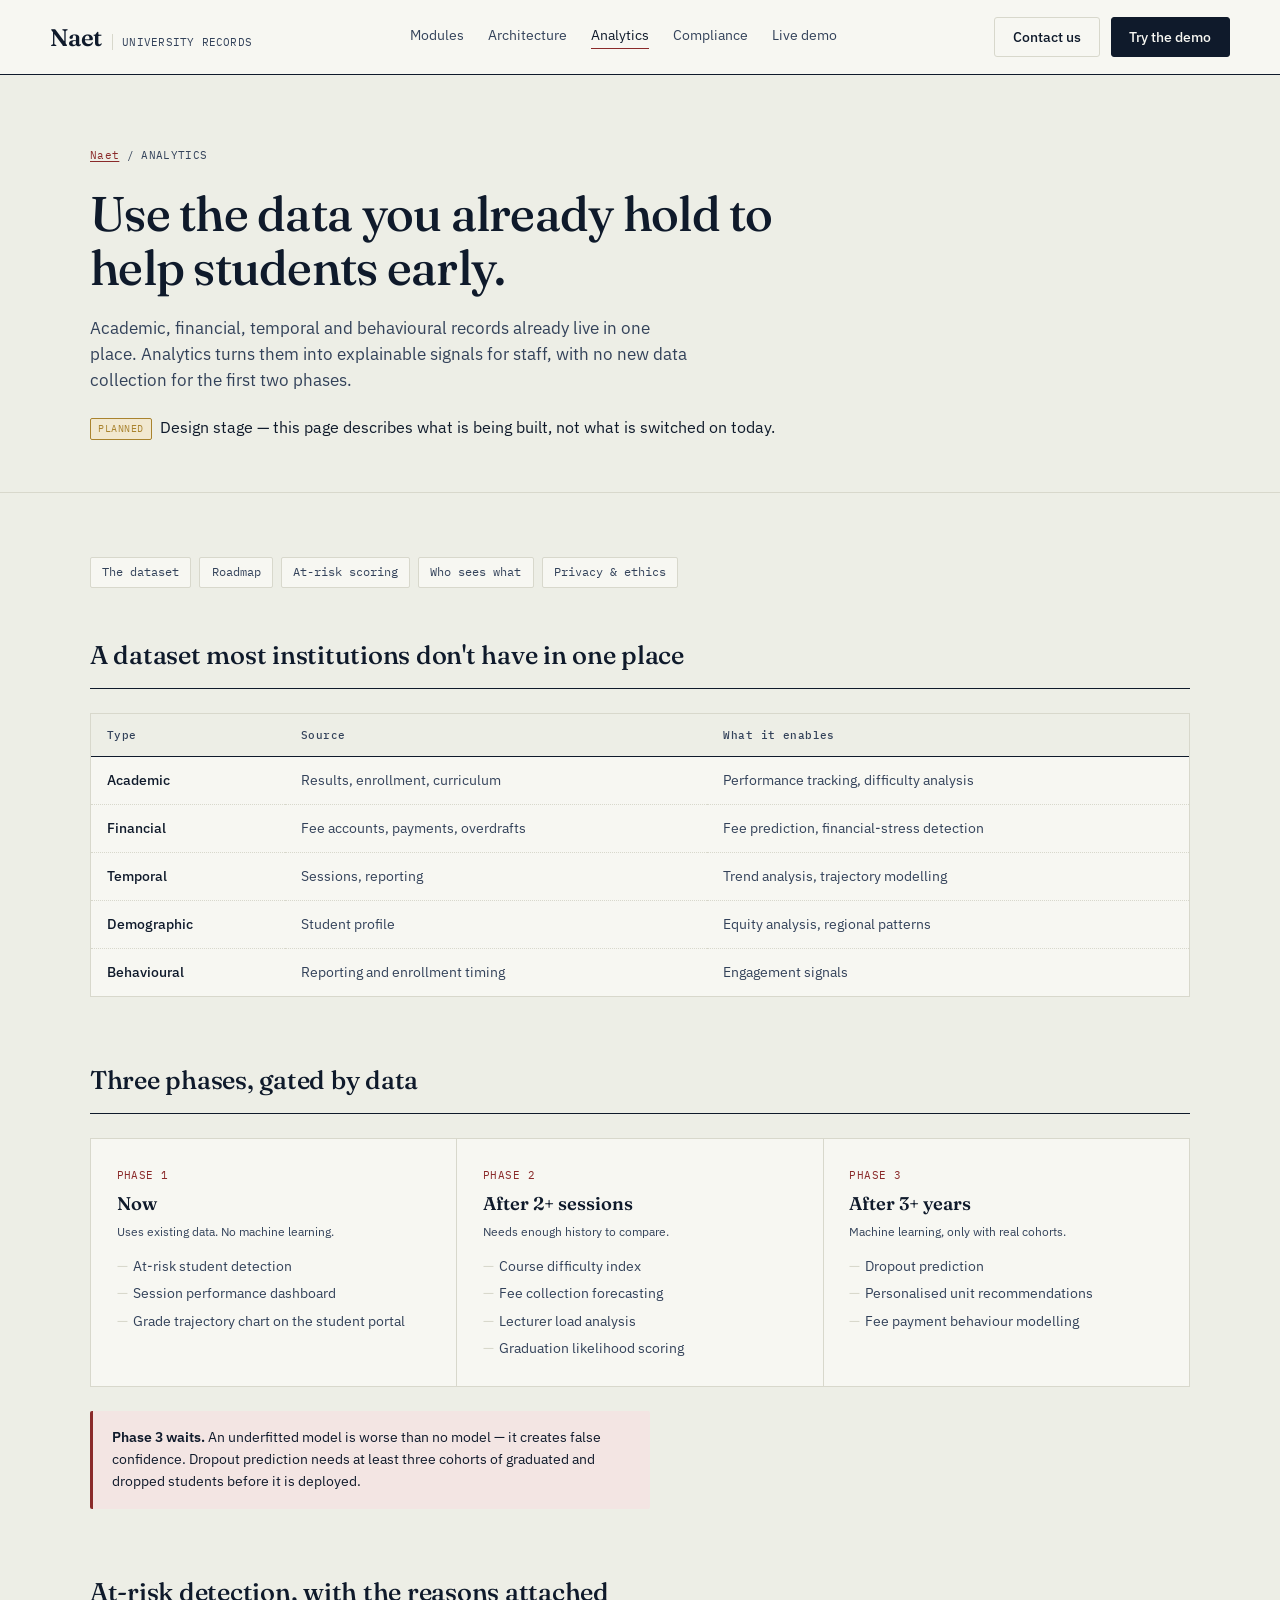
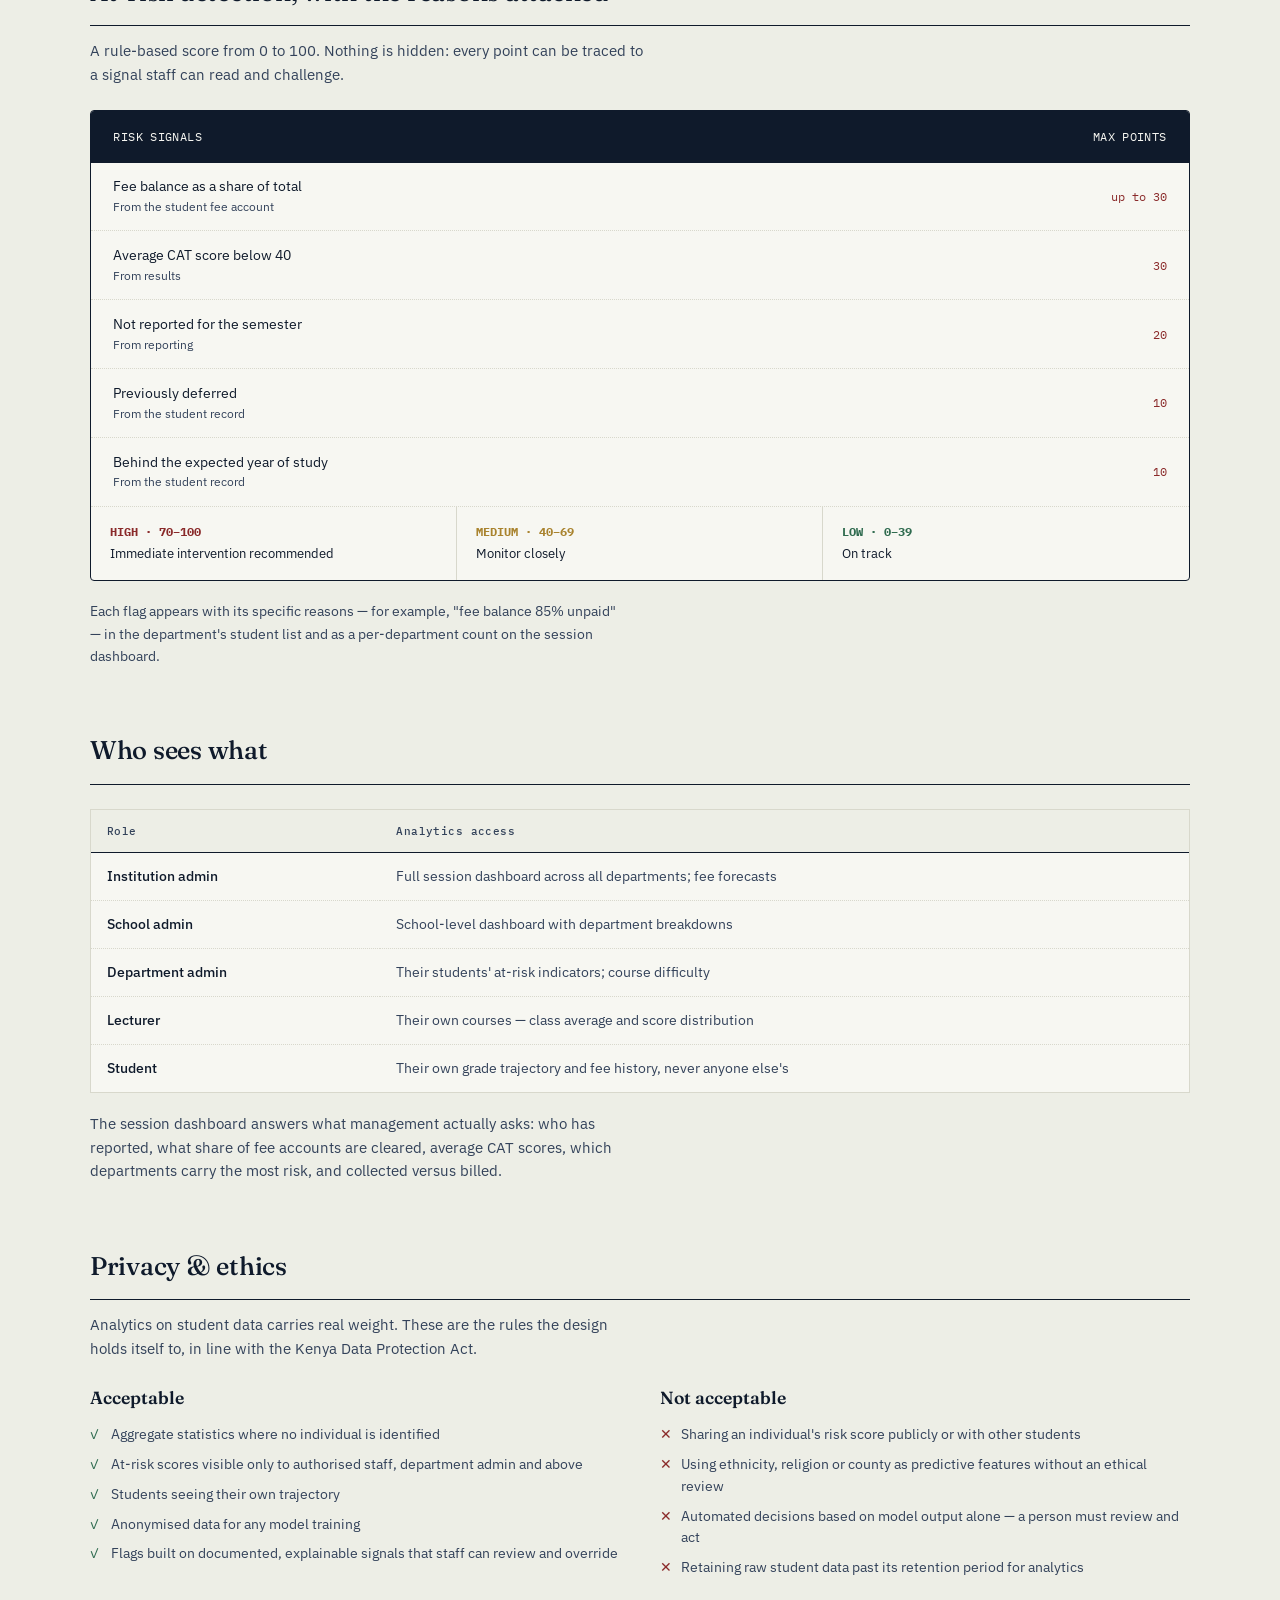
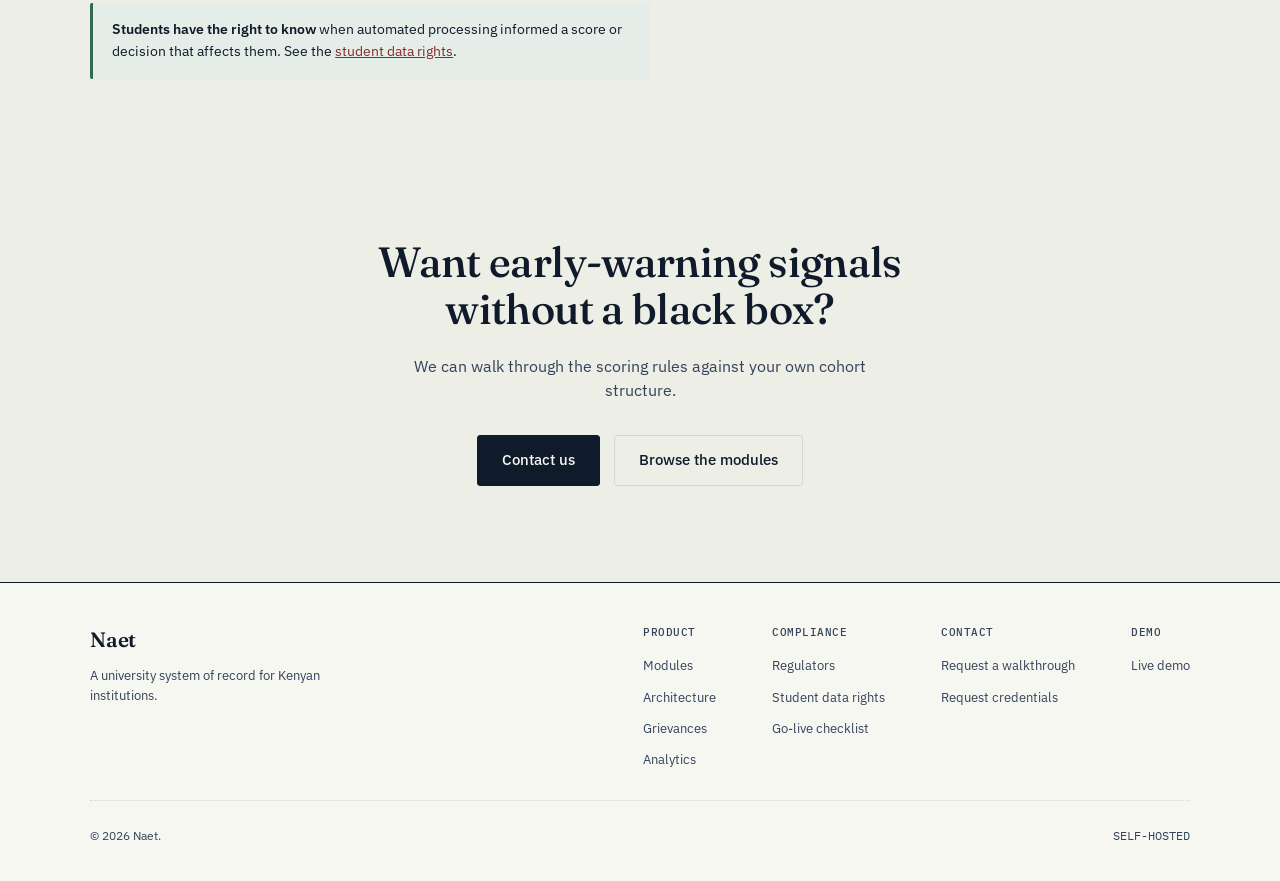
==== analytics.html @ de7b5ba9 "docs: :memo: Better docs Introduced" ====
<!doctype html>
<html lang="en">
  <head>
    <meta charset="UTF-8" />
    <meta name="viewport" content="width=device-width, initial-scale=1.0" />
    <title>Analytics — Naet</title>
    <meta name="description" content="Naet's analytics roadmap: explainable, rule-based at-risk detection first, machine learning only when there is enough data — with privacy and human review built in." />
    <meta name="theme-color" content="#0f1a2b" />
    <link rel="icon" href="data:image/svg+xml,%3Csvg xmlns='http://www.w3.org/2000/svg' viewBox='0 0 32 32'%3E%3Crect width='32' height='32' rx='4' fill='%230f1a2b'/%3E%3Ctext x='16' y='23' font-family='Georgia,serif' font-size='20' font-weight='700' text-anchor='middle' fill='%23e8b75c'%3EN%3C/text%3E%3C/svg%3E" />
    <link rel="preconnect" href="https://fonts.googleapis.com" />
    <link rel="preconnect" href="https://fonts.gstatic.com" crossorigin />
    <link href="https://fonts.googleapis.com/css2?family=Fraunces:opsz,wght@9..144,400;9..144,500;9..144,600&family=IBM+Plex+Sans:wght@400;500;600&family=IBM+Plex+Mono:wght@400;500&display=swap" rel="stylesheet" />
    <link rel="stylesheet" href="styles.css" />
  </head>
  <body>
    <a class="skip-link" href="#main">Skip to content</a>

    <header class="letterhead">
      <div class="wrap letterhead__row">
        <a href="index.html" class="mark" aria-label="Naet home"><span class="mark__word">Naet</span><span class="mark__sub">UNIVERSITY RECORDS</span></a>
        <nav class="primary" aria-label="Primary">
          <a href="modules.html">Modules</a>
          <a href="index.html#architecture">Architecture</a>
          <a href="analytics.html">Analytics</a>
          <a href="compliance.html">Compliance</a>
          <a href="index.html#demo">Live demo</a>
        </nav>
        <div class="letterhead__cta">
          <a href="#contact" class="btn btn--ghost">Contact us</a>
          <a href="index.html#demo" class="btn btn--dark">Try the demo</a>
          <button class="menu-toggle" type="button" aria-expanded="false" aria-controls="mobile-nav">Menu</button>
        </div>
      </div>
      <div class="wrap mobile-nav" id="mobile-nav" data-open="false">
        <ul>
          <li><a href="modules.html">Modules</a></li>
          <li><a href="index.html#architecture">Architecture</a></li>
          <li><a href="analytics.html">Analytics</a></li>
          <li><a href="compliance.html">Compliance</a></li>
          <li><a href="index.html#demo">Live demo</a></li>
        </ul>
        <div class="mobile-cta">
          <a href="#contact" class="btn btn--ghost">Contact us</a>
          <a href="index.html#demo" class="btn btn--dark">Try the demo</a>
        </div>
      </div>
    </header>

    <main id="main">
      <section class="page-head">
        <div class="wrap">
          <div class="crumbs"><a href="index.html">Naet</a> / ANALYTICS</div>
          <h1>Use the data you already hold to help students early.</h1>
          <p class="lede">Academic, financial, temporal and behavioural records already live in one place. Analytics turns them into explainable signals for staff, with no new data collection for the first two phases.</p>
          <p style="margin-top: 1.4rem"><span class="badge badge--planned">PLANNED</span>&nbsp; Design stage — this page describes what is being built, not what is switched on today.</p>
        </div>
      </section>

      <section class="page-body">
        <div class="wrap">
          <nav class="toc" aria-label="On this page">
            <a href="#dataset">The dataset</a>
            <a href="#roadmap">Roadmap</a>
            <a href="#at-risk">At-risk scoring</a>
            <a href="#roles">Who sees what</a>
            <a href="#ethics">Privacy &amp; ethics</a>
          </nav>

          <div class="group" id="dataset">
            <h2>A dataset most institutions don't have in one place</h2>
            <div class="table-wrap">
              <table class="data">
                <thead><tr><th>Type</th><th>Source</th><th>What it enables</th></tr></thead>
                <tbody>
                  <tr><td>Academic</td><td>Results, enrollment, curriculum</td><td>Performance tracking, difficulty analysis</td></tr>
                  <tr><td>Financial</td><td>Fee accounts, payments, overdrafts</td><td>Fee prediction, financial-stress detection</td></tr>
                  <tr><td>Temporal</td><td>Sessions, reporting</td><td>Trend analysis, trajectory modelling</td></tr>
                  <tr><td>Demographic</td><td>Student profile</td><td>Equity analysis, regional patterns</td></tr>
                  <tr><td>Behavioural</td><td>Reporting and enrollment timing</td><td>Engagement signals</td></tr>
                </tbody>
              </table>
            </div>
          </div>

          <div class="group" id="roadmap">
            <h2>Three phases, gated by data</h2>
            <div class="roadmap">
              <div class="phase">
                <div class="phase__tag">PHASE 1</div>
                <h3>Now</h3>
                <div class="when">Uses existing data. No machine learning.</div>
                <ul><li>At-risk student detection</li><li>Session performance dashboard</li><li>Grade trajectory chart on the student portal</li></ul>
              </div>
              <div class="phase">
                <div class="phase__tag">PHASE 2</div>
                <h3>After 2+ sessions</h3>
                <div class="when">Needs enough history to compare.</div>
                <ul><li>Course difficulty index</li><li>Fee collection forecasting</li><li>Lecturer load analysis</li><li>Graduation likelihood scoring</li></ul>
              </div>
              <div class="phase">
                <div class="phase__tag">PHASE 3</div>
                <h3>After 3+ years</h3>
                <div class="when">Machine learning, only with real cohorts.</div>
                <ul><li>Dropout prediction</li><li>Personalised unit recommendations</li><li>Fee payment behaviour modelling</li></ul>
              </div>
            </div>
            <div class="callout">
              <strong>Phase 3 waits.</strong> An underfitted model is worse than no model — it creates false confidence. Dropout prediction needs at least three cohorts of graduated and dropped students before it is deployed.
            </div>
          </div>

          <div class="group" id="at-risk">
            <h2>At-risk detection, with the reasons attached</h2>
            <p class="group__intro">A rule-based score from 0 to 100. Nothing is hidden: every point can be traced to a signal staff can read and challenge.</p>
            <div class="risk">
              <div class="risk__head"><span>RISK SIGNALS</span><span>MAX POINTS</span></div>
              <div class="risk__row"><div>Fee balance as a share of total<small>From the student fee account</small></div><div class="pts">up to 30</div></div>
              <div class="risk__row"><div>Average CAT score below 40<small>From results</small></div><div class="pts">30</div></div>
              <div class="risk__row"><div>Not reported for the semester<small>From reporting</small></div><div class="pts">20</div></div>
              <div class="risk__row"><div>Previously deferred<small>From the student record</small></div><div class="pts">10</div></div>
              <div class="risk__row"><div>Behind the expected year of study<small>From the student record</small></div><div class="pts">10</div></div>
              <div class="risk__bands">
                <div class="risk__band risk__band--hi"><strong>HIGH · 70–100</strong>Immediate intervention recommended</div>
                <div class="risk__band risk__band--mid"><strong>MEDIUM · 40–69</strong>Monitor closely</div>
                <div class="risk__band risk__band--lo"><strong>LOW · 0–39</strong>On track</div>
              </div>
            </div>
            <p style="margin-top: 1.2rem; font-size: 0.9rem; color: var(--ink-soft); max-width: 66ch">
              Each flag appears with its specific reasons — for example, "fee balance 85% unpaid" — in the department's student list and as a per-department count on the session dashboard.
            </p>
          </div>

          <div class="group" id="roles">
            <h2>Who sees what</h2>
            <div class="table-wrap">
              <table class="data">
                <thead><tr><th>Role</th><th>Analytics access</th></tr></thead>
                <tbody>
                  <tr><td>Institution admin</td><td>Full session dashboard across all departments; fee forecasts</td></tr>
                  <tr><td>School admin</td><td>School-level dashboard with department breakdowns</td></tr>
                  <tr><td>Department admin</td><td>Their students' at-risk indicators; course difficulty</td></tr>
                  <tr><td>Lecturer</td><td>Their own courses — class average and score distribution</td></tr>
                  <tr><td>Student</td><td>Their own grade trajectory and fee history, never anyone else's</td></tr>
                </tbody>
              </table>
            </div>
            <p class="group__intro" style="margin-top: 1.2rem">The session dashboard answers what management actually asks: who has reported, what share of fee accounts are cleared, average CAT scores, which departments carry the most risk, and collected versus billed.</p>
          </div>

          <div class="group" id="ethics">
            <h2>Privacy &amp; ethics</h2>
            <p class="group__intro">Analytics on student data carries real weight. These are the rules the design holds itself to, in line with the Kenya Data Protection Act.</p>
            <div class="two-col">
              <div class="yes">
                <h3>Acceptable</h3>
                <ul>
                  <li>Aggregate statistics where no individual is identified</li>
                  <li>At-risk scores visible only to authorised staff, department admin and above</li>
                  <li>Students seeing their own trajectory</li>
                  <li>Anonymised data for any model training</li>
                  <li>Flags built on documented, explainable signals that staff can review and override</li>
                </ul>
              </div>
              <div class="no">
                <h3>Not acceptable</h3>
                <ul>
                  <li>Sharing an individual's risk score publicly or with other students</li>
                  <li>Using ethnicity, religion or county as predictive features without an ethical review</li>
                  <li>Automated decisions based on model output alone — a person must review and act</li>
                  <li>Retaining raw student data past its retention period for analytics</li>
                </ul>
              </div>
            </div>
            <div class="callout callout--ok" style="margin-top: 1.5rem">
              <strong>Students have the right to know</strong> when automated processing informed a score or decision that affects them. See the <a href="compliance.html#data-rights" style="color: var(--stamp)">student data rights</a>.
            </div>
          </div>
        </div>
      </section>

      <section class="closing" style="padding-top: 1rem">
        <div class="wrap">
          <h2>Want early-warning signals without a black box?</h2>
          <p>We can walk through the scoring rules against your own cohort structure.</p>
          <div class="closing__ctas">
            <a href="#contact" class="btn btn--dark btn--large">Contact us</a>
            <a href="modules.html" class="btn btn--ghost btn--large">Browse the modules</a>
          </div>
        </div>
      </section>
    </main>

    <footer>
      <div class="wrap">
        <div class="footer__top">
          <div class="footer__brand"><span class="mark__word">Naet</span><p>A university system of record for Kenyan institutions.</p></div>
          <div class="footer__cols">
            <div class="footer__col"><h4>PRODUCT</h4><ul>
              <li><a href="modules.html">Modules</a></li><li><a href="index.html#architecture">Architecture</a></li><li><a href="index.html#mechanism">Grievances</a></li><li><a href="analytics.html">Analytics</a></li></ul></div>
            <div class="footer__col"><h4>COMPLIANCE</h4><ul>
              <li><a href="compliance.html">Regulators</a></li><li><a href="compliance.html#data-rights">Student data rights</a></li><li><a href="compliance.html#checklist">Go-live checklist</a></li></ul></div>
            <div class="footer__col"><h4>CONTACT</h4><ul>
              <li><a href="#contact">Request a walkthrough</a></li><li><a href="#contact" data-contact-topic="Demo credentials">Request credentials</a></li></ul></div>
            <div class="footer__col"><h4>DEMO</h4><ul><li><a href="index.html#demo">Live demo</a></li></ul></div>
          </div>
        </div>
        <div class="footer__bottom"><div>© 2026 Naet.</div><div class="licence-line">SELF-HOSTED</div></div>
      </div>
    </footer>

    <script src="site-config.js"></script>
    <script src="site.js"></script>
  </body>
</html>
---- styles.css ----
/* ============================================================
   NAET — shared stylesheet (used by every page)
   ============================================================ */
:root {
  --ink: #0f1a2b;
  --ink-soft: #33425a;
  --paper: #edeee6;
  --paper-white: #f7f7f2;
  --line: #d8d8cc;
  --stamp: #8a2a2a;
  --stamp-soft: #f3e5e3;
  --verified: #2f6b4f;
  --verified-soft: #e4ede7;
  --brass: #a9832e;
  --brass-soft: #f1e8d0;
  --serif: "Fraunces", serif;
  --sans: "IBM Plex Sans", sans-serif;
  --mono: "IBM Plex Mono", monospace;
}

* { margin: 0; padding: 0; box-sizing: border-box; }
html { scroll-behavior: smooth; scroll-padding-top: 5rem; }
@media (prefers-reduced-motion: reduce) {
  html { scroll-behavior: auto; }
  * { animation: none !important; transition: none !important; }
}
body {
  font-family: var(--sans);
  color: var(--ink);
  background: var(--paper);
  line-height: 1.55;
  -webkit-font-smoothing: antialiased;
}
a { color: inherit; }
code { font-family: var(--mono); font-size: 0.86em; background: var(--stamp-soft); color: var(--stamp); padding: 0.1rem 0.35rem; border-radius: 2px; }
.wrap { max-width: 1180px; margin: 0 auto; padding: 0 2.5rem; }
@media (max-width: 480px) { .wrap { padding: 0 1.4rem; } }

.skip-link { position: absolute; left: -9999px; top: 0; background: var(--ink); color: var(--paper-white); padding: 0.7rem 1.1rem; font-size: 0.85rem; z-index: 100; border-radius: 0 0 3px 0; }
.skip-link:focus { left: 0; }
a:focus-visible, button:focus-visible, summary:focus-visible { outline: 2px solid var(--stamp); outline-offset: 3px; border-radius: 2px; }
.sr-only { position: absolute; width: 1px; height: 1px; padding: 0; margin: -1px; overflow: hidden; clip: rect(0,0,0,0); white-space: nowrap; border: 0; }

/* ---------- Buttons ---------- */
.btn { font-family: var(--sans); font-size: 0.85rem; font-weight: 500; padding: 0.55rem 1.1rem; border-radius: 3px; border: 1px solid var(--ink); cursor: pointer; text-decoration: none; display: inline-block; transition: background 0.15s, border-color 0.15s, color 0.15s; white-space: nowrap; }
.btn--dark { background: var(--ink); color: var(--paper-white); }
.btn--dark:hover { background: #1c2c47; }
.btn--ghost { background: transparent; color: var(--ink); border-color: var(--line); }
.btn--ghost:hover { border-color: var(--ink); }
.btn--large { font-size: 0.95rem; padding: 0.8rem 1.5rem; }
.btn--brass { background: #e8b75c; color: var(--ink); border-color: #e8b75c; font-weight: 600; }
.btn--brass:hover { background: #f0c679; border-color: #f0c679; }
.btn--outline-light { background: transparent; color: var(--paper-white); border-color: #4a5a76; }
.btn--outline-light:hover { border-color: var(--paper-white); }

/* ---------- Letterhead nav ---------- */
.letterhead { border-bottom: 1px solid var(--ink); background: var(--paper-white); position: sticky; top: 0; z-index: 50; }
.letterhead__row { display: flex; align-items: center; justify-content: space-between; padding: 1.05rem 0; gap: 1.5rem; }
.mark { display: flex; align-items: baseline; gap: 0.6rem; text-decoration: none; flex-shrink: 0; }
.mark__word { font-family: var(--serif); font-size: 1.5rem; font-weight: 600; letter-spacing: -0.01em; }
.mark__sub { font-family: var(--mono); font-size: 0.66rem; color: var(--ink-soft); border-left: 1px solid var(--line); padding-left: 0.6rem; letter-spacing: 0.02em; }
nav.primary { display: flex; gap: 1.5rem; font-size: 0.85rem; }
nav.primary a { text-decoration: none; color: var(--ink-soft); transition: color 0.15s; white-space: nowrap; padding-bottom: 2px; border-bottom: 1px solid transparent; }
nav.primary a:hover { color: var(--ink); }
nav.primary a[aria-current="page"] { color: var(--ink); border-bottom-color: var(--stamp); }
.letterhead__cta { display: flex; gap: 0.7rem; align-items: center; flex-shrink: 0; }
.menu-toggle { display: none; background: transparent; border: 1px solid var(--line); border-radius: 3px; padding: 0.55rem 0.75rem; font-family: var(--mono); font-size: 0.72rem; letter-spacing: 0.05em; cursor: pointer; color: var(--ink); }
.menu-toggle:hover { border-color: var(--ink); background: var(--paper); }
.menu-toggle[aria-expanded="true"] { background: var(--ink); color: var(--paper-white); border-color: var(--ink); }
@media (max-width: 1020px) {
  nav.primary { display: none; }
  .letterhead__cta .btn--ghost { display: none; }
  .menu-toggle { display: block; }
}
@media (max-width: 560px) {
  .letterhead__cta .btn--dark { display: none; }
  .mark__sub { display: none; }
}
.mobile-nav { display: none; border-top: 1px solid var(--line); background: var(--paper-white); padding: 0.6rem 0 1.2rem; }
.mobile-nav[data-open="true"] { display: block; }
.mobile-nav ul { list-style: none; display: flex; flex-direction: column; gap: 0.15rem; margin-bottom: 0.9rem; }
.mobile-nav a { display: flex; align-items: center; justify-content: space-between; text-decoration: none; font-size: 0.95rem; font-weight: 500; padding: 0.85rem 1rem; border-radius: 4px; color: var(--ink); transition: background 0.15s; }
.mobile-nav a::after { content: "→"; font-family: var(--mono); font-size: 0.8rem; color: var(--line); }
.mobile-nav a:hover { background: var(--paper); }
.mobile-nav a:hover::after { color: var(--stamp); }
.mobile-nav .mobile-cta { margin-top: 0.9rem; padding-top: 1rem; border-top: 1px dotted var(--line); display: flex; flex-direction: column; gap: 0.55rem; }
.mobile-nav .mobile-cta .btn { display: block; text-align: center; padding: 0.85rem 1.2rem; font-size: 0.9rem; }
.mobile-nav .mobile-cta .btn::after { content: none; }
@media (min-width: 1021px) { .mobile-nav { display: none !important; } }

/* ---------- Section headings ---------- */
.eyebrow { font-family: var(--mono); font-size: 0.73rem; color: var(--stamp); margin-bottom: 1rem; letter-spacing: 0.03em; }
.section-head { max-width: 720px; margin-bottom: 3rem; }
.section-head h2 { font-family: var(--serif); font-size: clamp(1.9rem, 3vw, 2.5rem); font-weight: 500; letter-spacing: -0.01em; line-height: 1.15; }
.section-head p { margin-top: 0.9rem; color: var(--ink-soft); font-size: 1.01rem; max-width: 62ch; }

/* ---------- Page header (inner pages) ---------- */
.page-head { padding: 4.5rem 0 3.2rem; border-bottom: 1px solid var(--line); }
.page-head h1 { font-family: var(--serif); font-size: clamp(2.1rem, 3.8vw, 3.1rem); font-weight: 500; line-height: 1.1; letter-spacing: -0.015em; max-width: 22ch; }
.page-head p.lede { margin-top: 1.3rem; font-size: 1.05rem; color: var(--ink-soft); max-width: 60ch; }
.page-head .crumbs { font-family: var(--mono); font-size: 0.7rem; color: var(--ink-soft); margin-bottom: 1.4rem; letter-spacing: 0.03em; }
.page-head .crumbs a { color: var(--stamp); text-underline-offset: 2px; }

/* ---------- Hero ---------- */
.hero { padding: 5.5rem 0 4.5rem; }
.hero__grid { display: grid; grid-template-columns: 1.1fr 0.9fr; gap: 4rem; align-items: center; }
.hero__eyebrow { font-family: var(--mono); font-size: 0.73rem; color: var(--stamp); margin-bottom: 1.1rem; }
.hero h1 { font-family: var(--serif); font-size: clamp(2.3rem, 4.1vw, 3.5rem); font-weight: 500; line-height: 1.08; letter-spacing: -0.015em; max-width: 17ch; }
.hero p.lede { margin-top: 1.5rem; font-size: 1.07rem; color: var(--ink-soft); max-width: 48ch; }
.hero p.lede strong { color: var(--ink); font-weight: 500; }
.hero__ctas { margin-top: 2.2rem; display: flex; gap: 0.9rem; flex-wrap: wrap; }
.hero__note { margin-top: 1.5rem; font-size: 0.8rem; color: var(--ink-soft); display: flex; gap: 0.5rem; max-width: 44ch; }
.hero__note .tick { color: var(--verified); font-weight: 600; }
.transcript { background: var(--paper-white); border: 1px solid var(--ink); border-radius: 4px; padding: 1.6rem 1.7rem; box-shadow: 6px 6px 0 var(--ink); }
.transcript__head { display: flex; justify-content: space-between; align-items: baseline; border-bottom: 1px solid var(--line); padding-bottom: 0.8rem; margin-bottom: 0.9rem; gap: 1rem; }
.transcript__head h3 { font-family: var(--serif); font-size: 1.05rem; font-weight: 600; }
.transcript__id { font-family: var(--mono); font-size: 0.68rem; color: var(--ink-soft); text-align: right; }
.t-row { display: grid; grid-template-columns: 3.2rem 1fr auto auto; gap: 0.7rem; padding: 0.5rem 0; border-bottom: 1px dotted var(--line); font-size: 0.82rem; align-items: center; }
.t-row .code { font-family: var(--mono); color: var(--ink-soft); font-size: 0.78rem; }
.t-row .credits { color: var(--ink-soft); font-size: 0.76rem; }
.t-row .grade { font-family: var(--mono); font-weight: 500; width: 1.6rem; text-align: center; }
.grade.a { color: var(--verified); }
.grade.b { color: var(--brass); }
.transcript__seal { margin-top: 1.2rem; display: flex; align-items: center; gap: 0.6rem; padding-top: 1rem; border-top: 1px solid var(--ink); }
.seal-dot { width: 30px; height: 30px; border-radius: 50%; border: 1.5px solid var(--verified); color: var(--verified); display: flex; align-items: center; justify-content: center; font-size: 0.9rem; flex-shrink: 0; }
.transcript__seal small { font-size: 0.72rem; color: var(--ink-soft); line-height: 1.35; }
@media (max-width: 900px) {
  .hero { padding-top: 3.5rem; }
  .hero__grid { grid-template-columns: 1fr; gap: 3rem; }
  .hero h1 { max-width: 22ch; }
}
@media (max-width: 480px) {
  .hero { padding: 3rem 0 3.5rem; }
  .transcript { padding: 1.3rem 1.2rem; box-shadow: 4px 4px 0 var(--ink); }
}

/* ---------- Stats strip ---------- */
.stats { background: var(--ink); color: var(--paper-white); }
.stats__row { display: grid; grid-template-columns: repeat(4, 1fr); }
.stat { padding: 1.9rem 1.5rem; border-left: 1px solid #23324a; }
.stat:first-child { border-left: none; padding-left: 0; }
.stat__num { font-family: var(--serif); font-size: 2.2rem; font-weight: 500; color: #e8b75c; line-height: 1; }
.stat__label { margin-top: 0.5rem; font-size: 0.82rem; color: #b9c2d2; max-width: 24ch; }
@media (max-width: 760px) {
  .stats__row { grid-template-columns: 1fr 1fr; }
  .stat { border-left: none; border-top: 1px solid #23324a; padding: 1.4rem 0.5rem 1.4rem 0; }
  .stat:nth-child(-n+2) { border-top: none; }
}

/* ---------- Context band ---------- */
.context { background: var(--paper-white); border-top: 1px solid var(--line); border-bottom: 1px solid var(--line); padding: 2.6rem 0; }
.context__row { display: grid; grid-template-columns: repeat(3, 1fr); gap: 2.5rem; }
.context__row p { font-size: 0.93rem; color: var(--ink-soft); }
.context__row p strong { display: block; font-family: var(--serif); font-size: 1.28rem; font-weight: 500; color: var(--ink); margin-bottom: 0.3rem; }
@media (max-width: 760px) { .context__row { grid-template-columns: 1fr; gap: 1.6rem; } }

/* ---------- Registry / ledger ---------- */
.registry { padding: 5rem 0 4rem; }
.ledger { border-top: 1px solid var(--ink); }
.ledger__item { display: grid; grid-template-columns: 7rem 1fr 1.3fr; gap: 2.2rem; padding: 2rem 0; border-bottom: 1px solid var(--line); align-items: start; }
.ledger__code { font-family: var(--mono); font-size: 0.8rem; color: var(--stamp); padding-top: 0.2rem; letter-spacing: 0.04em; }
.ledger__title { font-family: var(--serif); font-size: 1.26rem; font-weight: 500; }
.ledger__detail p { color: var(--ink-soft); font-size: 0.93rem; }
.ledger__detail ul { margin-top: 0.7rem; list-style: none; display: flex; flex-direction: column; gap: 0.35rem; }
.ledger__detail li { font-size: 0.83rem; color: var(--ink-soft); padding-left: 1rem; position: relative; }
.ledger__detail li::before { content: "—"; position: absolute; left: 0; color: var(--line); }
.registry__more { margin-top: 2rem; display: flex; align-items: center; gap: 1.2rem; flex-wrap: wrap; font-size: 0.9rem; color: var(--ink-soft); }
@media (max-width: 820px) { .ledger__item { grid-template-columns: 1fr; gap: 0.6rem; padding: 1.7rem 0; } }

/* ---------- Status badges ---------- */
.badge { display: inline-block; font-family: var(--mono); font-size: 0.64rem; letter-spacing: 0.05em; padding: 0.14rem 0.45rem; border-radius: 2px; border: 1px solid; vertical-align: middle; white-space: nowrap; }
.badge--live { color: var(--verified); border-color: var(--verified); background: var(--verified-soft); }
.badge--planned { color: var(--brass); border-color: var(--brass); background: var(--brass-soft); }
.badge--future { color: var(--ink-soft); border-color: var(--line); background: var(--paper); }

/* ---------- Lifecycle (student journey) ---------- */
.journey { padding: 5rem 0; background: var(--paper-white); border-top: 1px solid var(--line); border-bottom: 1px solid var(--line); }
.journey__track { list-style: none; display: grid; grid-template-columns: repeat(6, 1fr); gap: 0; counter-reset: step; border-top: 1px solid var(--ink); }
.journey__step { padding: 1.5rem 1.1rem 0.5rem 0; position: relative; counter-increment: step; }
.journey__step::before { content: "0" counter(step); font-family: var(--mono); font-size: 0.7rem; color: var(--stamp); display: block; margin-bottom: 0.6rem; }
.journey__step h3 { font-family: var(--serif); font-size: 1.02rem; font-weight: 600; margin-bottom: 0.35rem; }
.journey__step p { font-size: 0.82rem; color: var(--ink-soft); }
@media (max-width: 960px) { .journey__track { grid-template-columns: 1fr 1fr; row-gap: 1rem; } }
@media (max-width: 520px) { .journey__track { grid-template-columns: 1fr; } }

/* ---------- Architecture ---------- */
.architecture { padding: 5rem 0; border-top: 1px solid var(--line); }
.arch-grid { display: grid; grid-template-columns: 1fr 1fr; gap: 2.5rem; align-items: start; }
.arch-card { border: 1px solid var(--ink); border-radius: 4px; background: var(--paper-white); overflow: hidden; }
.arch-card__head { border-bottom: 1px solid var(--line); padding: 1rem 1.3rem; display: flex; align-items: center; gap: 0.7rem; }
.arch-card__head .tag { font-family: var(--mono); font-size: 0.66rem; letter-spacing: 0.05em; color: var(--stamp); border: 1px solid var(--stamp); border-radius: 2px; padding: 0.12rem 0.4rem; flex-shrink: 0; }
.arch-card__head h3 { font-family: var(--serif); font-size: 1.05rem; font-weight: 600; }
.arch-card__body { padding: 1.3rem 1.3rem 1.5rem; }
.arch-card__body p { color: var(--ink-soft); font-size: 0.92rem; }
.arch-card__body p + p { margin-top: 0.9rem; }
.event-flow { margin-top: 1.2rem; background: var(--ink); border-radius: 3px; padding: 1rem 1.15rem; font-family: var(--mono); font-size: 0.72rem; line-height: 1.7; color: #dde3ec; overflow-x: auto; }
.event-flow .comment { color: #7e8ca3; }
.event-flow .evt { color: #e8b75c; }
.event-flow .arrow { color: #4a5a76; }
.plugin-list { margin-top: 1.2rem; list-style: none; display: flex; flex-wrap: wrap; gap: 0.45rem; }
.plugin-list li { font-family: var(--mono); font-size: 0.7rem; color: var(--ink-soft); border: 1px solid var(--line); border-radius: 2px; padding: 0.25rem 0.55rem; background: var(--paper); }
.plugin-list li::before { content: "· "; color: var(--brass); }
.arch-card__foot { padding: 1.1rem 1.3rem 1.4rem; border-top: 1px dotted var(--line); font-size: 0.82rem; color: var(--ink-soft); }
.retry { margin-top: 1.2rem; display: flex; gap: 0.4rem; flex-wrap: wrap; align-items: center; font-family: var(--mono); font-size: 0.68rem; color: var(--ink-soft); }
.retry span { border: 1px solid var(--line); background: var(--paper); border-radius: 2px; padding: 0.2rem 0.45rem; }
.retry span.last { border-color: var(--stamp); color: var(--stamp); }
@media (max-width: 860px) { .arch-grid { grid-template-columns: 1fr; } }

/* ---------- Deployment ---------- */
.opensource { background: var(--paper-white); border-top: 1px solid var(--line); border-bottom: 1px solid var(--line); padding: 5rem 0; }
.opensource__grid { display: grid; grid-template-columns: 1.05fr 0.95fr; gap: 4rem; align-items: start; }
.opensource__label { font-family: var(--mono); font-size: 0.73rem; color: var(--verified); margin-bottom: 1rem; letter-spacing: 0.03em; }
.opensource h2 { font-family: var(--serif); font-size: clamp(1.8rem, 2.9vw, 2.4rem); font-weight: 500; line-height: 1.15; letter-spacing: -0.01em; }
.opensource p.opensource__lede { margin-top: 1.1rem; color: var(--ink-soft); font-size: 0.98rem; max-width: 48ch; }
.opensource__points { list-style: none; margin-top: 2rem; display: flex; flex-direction: column; gap: 1.1rem; }
.opensource__points li { display: grid; grid-template-columns: auto 1fr; gap: 0.9rem; align-items: start; }
.opensource__points .glyph { font-family: var(--serif); color: var(--brass); font-size: 1.15rem; line-height: 1.4; width: 1.2rem; text-align: center; }
.opensource__points strong { display: block; font-weight: 600; font-size: 0.94rem; margin-bottom: 0.15rem; }
.opensource__points span span { font-size: 0.87rem; color: var(--ink-soft); line-height: 1.5; }
.licence-card { border: 1px solid var(--ink); border-radius: 4px; background: var(--paper); overflow: hidden; }
.licence-card__head { background: var(--ink); color: var(--paper-white); padding: 1rem 1.4rem; }
.licence-card__head h3 { font-family: var(--mono); font-size: 0.8rem; font-weight: 500; letter-spacing: 0.03em; }
.licence-card__body { padding: 1.5rem 1.4rem 1.7rem; }
.licence-row { display: grid; grid-template-columns: 8.5rem 1fr; gap: 1rem; padding: 0.75rem 0; border-bottom: 1px dotted var(--line); font-size: 0.85rem; align-items: baseline; }
.licence-row:last-of-type { border-bottom: none; }
.licence-row dt { font-family: var(--mono); font-size: 0.72rem; color: var(--ink-soft); }
@media (max-width: 860px) { .opensource__grid { grid-template-columns: 1fr; gap: 2.8rem; } }

/* ---------- Demo ---------- */
.demo { padding: 5rem 0; }
.demo__card { border: 1px solid var(--ink); border-radius: 4px; background: var(--ink); color: var(--paper-white); padding: 3rem 2.5rem; text-align: center; position: relative; overflow: hidden; }
.demo__card::before { content: ""; position: absolute; inset: 0; background: radial-gradient(circle at 15% 20%, rgba(232,183,92,0.1), transparent 45%), radial-gradient(circle at 85% 80%, rgba(47,107,79,0.14), transparent 45%); pointer-events: none; }
.demo__card > * { position: relative; }
.demo__card h2 { font-family: var(--serif); font-size: clamp(1.7rem, 2.8vw, 2.3rem); font-weight: 500; letter-spacing: -0.01em; line-height: 1.15; max-width: 22ch; margin: 0 auto 1rem; }
.demo__card p { color: #b9c2d2; font-size: 0.97rem; max-width: 52ch; margin: 0 auto 2rem; }
.demo__actions { display: flex; gap: 0.9rem; justify-content: center; flex-wrap: wrap; }
.demo__roles { list-style: none; display: flex; gap: 0.5rem; justify-content: center; flex-wrap: wrap; margin: 0 auto 2rem; max-width: 60ch; }
.demo__roles li { font-family: var(--mono); font-size: 0.7rem; color: #dde3ec; border: 1px solid #34445f; border-radius: 2px; padding: 0.25rem 0.6rem; }
.demo__note { margin-top: 1.8rem; padding-top: 1.4rem; border-top: 1px solid #23324a; font-size: 0.8rem; color: #7e8ca3; }
.tenant__note { margin: 1.1rem auto 0; font-size: 0.85rem; color: var(--ink); max-width: 60ch; text-align: left; padding: 0.9rem 1.1rem; background: var(--stamp-soft); border-left: 3px solid var(--stamp); border-radius: 2px; }
.tenant__note a { color: var(--stamp); text-decoration: underline; text-underline-offset: 2px; font-weight: 500; }
.demo-creds { margin: 1.8rem auto 0; max-width: 580px; text-align: left; border: 1px solid #23324a; border-radius: 3px; }
.demo-creds__row { display: grid; grid-template-columns: 7.5rem 1fr 1fr; gap: 0.8rem; align-items: center; padding: 0.7rem 1rem; border-bottom: 1px solid #23324a; font-size: 0.85rem; }
.demo-creds__row:last-child { border-bottom: none; }
.demo-creds__row--head { font-family: var(--mono); font-size: 0.66rem; letter-spacing: 0.05em; color: #7e8ca3; }
.demo-creds__role { color: #dde3ec; }
.demo-creds__val { font-family: var(--mono); font-size: 0.76rem; color: #e8b75c; background: rgba(255,255,255,0.06); border: 1px solid transparent; border-radius: 2px; padding: 0.25rem 0.5rem; text-align: left; cursor: pointer; overflow-wrap: anywhere; }
.demo-creds__val:hover { border-color: #4a5a76; }
.demo-creds__hint { padding: 0.6rem 1rem; font-size: 0.72rem; color: #7e8ca3; border-top: 1px solid #23324a; }
@media (max-width: 560px) {
  .demo-creds__row { grid-template-columns: 1fr 1fr; }
  .demo-creds__role { grid-column: 1 / -1; }
  .demo-creds__row--head { display: none; }
}
@media (max-width: 480px) { .demo__card { padding: 2.2rem 1.5rem; } }

/* ---------- Spotlight (escalation) ---------- */
.spotlight { background: var(--ink); color: var(--paper-white); padding: 5rem 0; }
.spotlight__grid { display: grid; grid-template-columns: 0.9fr 1.1fr; gap: 3.5rem; align-items: center; }
.spotlight__eyebrow { font-family: var(--mono); font-size: 0.73rem; color: #e8b75c; margin-bottom: 1rem; }
.spotlight h2 { font-family: var(--serif); font-size: clamp(1.85rem, 2.9vw, 2.35rem); font-weight: 500; line-height: 1.15; letter-spacing: -0.01em; }
.spotlight p { margin-top: 1.1rem; color: #b9c2d2; font-size: 0.97rem; max-width: 42ch; }
.spotlight__tabs { margin-top: 1.8rem; display: flex; gap: 0.4rem; flex-wrap: wrap; }
.spotlight__tabs button { font-family: var(--mono); font-size: 0.7rem; letter-spacing: 0.03em; background: transparent; color: #b9c2d2; border: 1px solid #34445f; border-radius: 2px; padding: 0.4rem 0.75rem; cursor: pointer; }
.spotlight__tabs button:hover { border-color: #b9c2d2; }
.spotlight__tabs button[aria-pressed="true"] { background: #e8b75c; color: var(--ink); border-color: #e8b75c; }
.escalation { display: flex; flex-direction: column; list-style: none; }
.esc-step { display: grid; grid-template-columns: auto 1fr auto; gap: 1rem; align-items: center; padding: 0.95rem 0; border-bottom: 1px solid #23324a; font-size: 0.86rem; }
.esc-step:first-child { border-top: 1px solid #23324a; }
.esc-step .dot { width: 8px; height: 8px; border-radius: 50%; background: #4a5a76; }
.esc-step:first-child .dot { background: #e8b75c; box-shadow: 0 0 0 3px rgba(232,183,92,0.18); }
.esc-step .level { color: #dde3ec; }
.esc-step .sla { font-family: var(--mono); font-size: 0.73rem; color: #7e8ca3; white-space: nowrap; }
@media (max-width: 860px) { .spotlight__grid { grid-template-columns: 1fr; gap: 2.5rem; } }

/* ---------- Audiences ---------- */
.audiences { padding: 5rem 0; }
.aud-grid { display: grid; grid-template-columns: repeat(3, 1fr); gap: 1px; background: var(--line); border: 1px solid var(--line); }
.aud-card { background: var(--paper-white); padding: 2.1rem 1.9rem; }
.aud-card__role { font-family: var(--mono); font-size: 0.7rem; color: var(--ink-soft); margin-bottom: 0.8rem; letter-spacing: 0.03em; }
.aud-card h3 { font-family: var(--serif); font-size: 1.18rem; font-weight: 600; margin-bottom: 0.7rem; line-height: 1.25; }
.aud-card p { font-size: 0.89rem; color: var(--ink-soft); }
.aud-card ul { margin-top: 0.9rem; list-style: none; display: flex; flex-direction: column; gap: 0.3rem; }
.aud-card li { font-size: 0.8rem; color: var(--ink-soft); padding-left: 1rem; position: relative; }
.aud-card li::before { content: "—"; position: absolute; left: 0; color: var(--line); }
@media (max-width: 820px) { .aud-grid { grid-template-columns: 1fr; } }

/* ---------- Trust grid ---------- */
.trust { background: var(--paper-white); border-top: 1px solid var(--line); border-bottom: 1px solid var(--line); padding: 3.4rem 0; }
.trust__intro { max-width: 720px; margin-bottom: 2.2rem; }
.trust__intro h2 { font-family: var(--serif); font-size: clamp(1.5rem, 2.3vw, 1.9rem); font-weight: 500; letter-spacing: -0.01em; }
.trust__intro p { margin-top: 0.7rem; color: var(--ink-soft); font-size: 0.94rem; max-width: 66ch; }
.trust__grid { display: grid; grid-template-columns: repeat(3, 1fr); gap: 1px; background: var(--line); border: 1px solid var(--line); }
.trust__cell { background: var(--paper); padding: 1.3rem 1.4rem; }
.trust__cell .body { font-family: var(--mono); font-size: 0.68rem; color: var(--stamp); letter-spacing: 0.05em; display: block; margin-bottom: 0.4rem; }
.trust__cell .label { font-family: var(--serif); font-size: 1.02rem; font-weight: 600; display: block; margin-bottom: 0.3rem; }
.trust__cell .sub { font-size: 0.82rem; color: var(--ink-soft); line-height: 1.45; }
.trust__legal { margin-top: 2rem; padding-top: 1.6rem; border-top: 1px dotted var(--line); font-size: 0.88rem; color: var(--ink-soft); }
.trust__legal a { color: var(--stamp); text-underline-offset: 2px; font-weight: 500; }
@media (max-width: 900px) { .trust__grid { grid-template-columns: repeat(2, 1fr); } }
@media (max-width: 560px) { .trust__grid { grid-template-columns: 1fr; } }

/* ---------- FAQ ---------- */
.faq { padding: 5rem 0; }
.faq__list { max-width: 820px; border-top: 1px solid var(--ink); }
.faq details { border-bottom: 1px solid var(--line); }
.faq summary { list-style: none; cursor: pointer; padding: 1.2rem 2rem 1.2rem 0; font-family: var(--serif); font-size: 1.1rem; font-weight: 500; position: relative; }
.faq summary::-webkit-details-marker { display: none; }
.faq summary::after { content: "+"; position: absolute; right: 0.3rem; top: 1.1rem; font-family: var(--mono); color: var(--stamp); font-size: 1.1rem; }
.faq details[open] summary::after { content: "–"; }
.faq details p { padding: 0 2rem 1.3rem 0; color: var(--ink-soft); font-size: 0.93rem; max-width: 68ch; }
.faq details p + p { margin-top: -0.5rem; }

/* ---------- Closing ---------- */
.closing { padding: 6rem 0; text-align: center; }
.closing h2 { font-family: var(--serif); font-size: clamp(1.95rem, 3.3vw, 2.75rem); font-weight: 500; max-width: 24ch; margin: 0 auto 1.3rem; letter-spacing: -0.015em; line-height: 1.12; }
.closing p { color: var(--ink-soft); font-size: 0.98rem; max-width: 46ch; margin: 0 auto 2rem; }
.closing__ctas { display: flex; gap: 0.9rem; justify-content: center; flex-wrap: wrap; }
.closing p.closing__note { margin: 1.6rem auto 0; font-family: var(--mono); font-size: 0.73rem; color: var(--ink-soft); }

/* ---------- Footer ---------- */
footer { border-top: 1px solid var(--ink); background: var(--paper-white); padding: 2.6rem 0 2.2rem; }
.footer__top { display: flex; justify-content: space-between; align-items: flex-start; flex-wrap: wrap; gap: 2rem; padding-bottom: 1.8rem; border-bottom: 1px dotted var(--line); }
.footer__brand { max-width: 30ch; }
.footer__brand .mark__word { font-size: 1.3rem; }
.footer__brand p { margin-top: 0.6rem; font-size: 0.8rem; color: var(--ink-soft); }
.footer__cols { display: flex; gap: 3.5rem; flex-wrap: wrap; }
.footer__col h4 { font-family: var(--mono); font-size: 0.68rem; color: var(--ink-soft); letter-spacing: 0.05em; margin-bottom: 0.7rem; font-weight: 500; }
.footer__col ul { list-style: none; display: flex; flex-direction: column; gap: 0.4rem; }
.footer__col a { text-decoration: none; font-size: 0.82rem; color: var(--ink-soft); }
.footer__col a:hover { color: var(--ink); }
.footer__bottom { display: flex; justify-content: space-between; align-items: center; flex-wrap: wrap; gap: 1rem; padding-top: 1.6rem; font-size: 0.78rem; color: var(--ink-soft); }
.footer__bottom .licence-line { font-family: var(--mono); font-size: 0.72rem; }
@media (max-width: 640px) { .footer__cols { gap: 2rem; } .footer__bottom { flex-direction: column; align-items: flex-start; } }

/* ---------- Contact modal ---------- */
.contact-dialog { margin: auto; width: min(480px, calc(100vw - 2rem)); max-height: calc(100vh - 2rem); overflow-y: auto; padding: 0; border: 1px solid var(--ink); border-radius: 4px; background: var(--paper-white); color: var(--ink); box-shadow: 6px 6px 0 var(--ink); }
.contact-dialog::backdrop { background: rgba(15,26,43,0.55); }
.contact-dialog__head { display: flex; justify-content: space-between; align-items: flex-start; gap: 1rem; padding: 1.3rem 1.5rem 1rem; border-bottom: 1px solid var(--line); }
.contact-dialog__head h2 { font-family: var(--serif); font-size: 1.4rem; font-weight: 500; line-height: 1.2; }
.contact-dialog__close { background: transparent; border: 1px solid var(--line); border-radius: 3px; font-family: var(--mono); font-size: 0.72rem; padding: 0.35rem 0.6rem; cursor: pointer; color: var(--ink); }
.contact-dialog__close:hover { border-color: var(--ink); }
.contact-dialog__body { padding: 1.2rem 1.5rem 1.5rem; }
.contact-dialog__intro { font-size: 0.92rem; color: var(--ink-soft); }
.contact-dialog__topic { margin-top: 0.8rem; font-family: var(--mono); font-size: 0.72rem; color: var(--stamp); }
.contact-list { list-style: none; margin-top: 1.1rem; border-top: 1px solid var(--ink); }
.contact-item { display: grid; grid-template-columns: 6.5rem 1fr auto; gap: 0.8rem; align-items: baseline; padding: 0.8rem 0; border-bottom: 1px dotted var(--line); font-size: 0.9rem; }
.contact-item__label { font-family: var(--mono); font-size: 0.7rem; color: var(--ink-soft); }
.contact-item__value { overflow-wrap: anywhere; }
.contact-item__value a { color: var(--stamp); text-decoration: underline; text-underline-offset: 2px; }
.contact-item__copy { background: transparent; border: 1px solid var(--line); border-radius: 2px; font-family: var(--mono); font-size: 0.66rem; padding: 0.15rem 0.45rem; cursor: pointer; color: var(--ink-soft); }
.contact-item__copy:hover { border-color: var(--ink); color: var(--ink); }
.contact-dialog__note { margin-top: 1rem; font-size: 0.8rem; color: var(--ink-soft); }
.contact-empty { padding: 1rem 0; font-size: 0.88rem; color: var(--ink-soft); }
@media (max-width: 480px) { .contact-item { grid-template-columns: 1fr auto; } .contact-item__label { grid-column: 1 / -1; } }

/* ---------- Inner-page components ---------- */
.page-body { padding: 4rem 0 5rem; }
.toc { display: flex; gap: 0.5rem; flex-wrap: wrap; margin-bottom: 3rem; }
.toc a { font-family: var(--mono); font-size: 0.72rem; text-decoration: none; border: 1px solid var(--line); background: var(--paper-white); border-radius: 2px; padding: 0.35rem 0.7rem; color: var(--ink-soft); }
.toc a:hover { border-color: var(--ink); color: var(--ink); }
.group { margin-bottom: 4rem; }
.group > h2 { font-family: var(--serif); font-size: 1.6rem; font-weight: 500; letter-spacing: -0.01em; padding-bottom: 0.8rem; border-bottom: 1px solid var(--ink); }
.group > .group__intro { margin-top: 0.8rem; color: var(--ink-soft); font-size: 0.95rem; max-width: 62ch; }
.mod-grid { display: grid; grid-template-columns: repeat(2, 1fr); gap: 1px; background: var(--line); border: 1px solid var(--line); margin-top: 1.5rem; }
.mod { background: var(--paper-white); padding: 1.6rem 1.6rem 1.7rem; }
.mod__top { display: flex; justify-content: space-between; align-items: baseline; gap: 1rem; margin-bottom: 0.5rem; }
.mod h3 { font-family: var(--serif); font-size: 1.15rem; font-weight: 600; }
.mod p { font-size: 0.88rem; color: var(--ink-soft); }
.mod ul { margin-top: 0.8rem; list-style: none; display: flex; flex-direction: column; gap: 0.3rem; }
.mod li { font-size: 0.8rem; color: var(--ink-soft); padding-left: 1rem; position: relative; }
.mod li::before { content: "—"; position: absolute; left: 0; color: var(--line); }
.mod__models { margin-top: 0.9rem; font-family: var(--mono); font-size: 0.66rem; color: var(--stamp); letter-spacing: 0.02em; }
@media (max-width: 760px) { .mod-grid { grid-template-columns: 1fr; } }

.table-wrap { overflow-x: auto; margin-top: 1.5rem; border: 1px solid var(--line); background: var(--paper-white); }
table.data { width: 100%; border-collapse: collapse; font-size: 0.86rem; min-width: 560px; }
table.data th { text-align: left; font-family: var(--mono); font-size: 0.68rem; font-weight: 500; letter-spacing: 0.04em; color: var(--ink-soft); padding: 0.8rem 1rem; border-bottom: 1px solid var(--ink); background: var(--paper); }
table.data td { padding: 0.8rem 1rem; border-bottom: 1px dotted var(--line); vertical-align: top; color: var(--ink-soft); }
table.data td:first-child { color: var(--ink); font-weight: 500; }
table.data tr:last-child td { border-bottom: none; }

.callout { margin-top: 1.5rem; padding: 1rem 1.2rem; background: var(--stamp-soft); border-left: 3px solid var(--stamp); border-radius: 2px; font-size: 0.88rem; max-width: 70ch; }
.callout--ok { background: var(--verified-soft); border-left-color: var(--verified); }
.callout strong { font-weight: 600; }

.roadmap { display: grid; grid-template-columns: repeat(3, 1fr); gap: 1px; background: var(--line); border: 1px solid var(--line); margin-top: 1.5rem; }
.phase { background: var(--paper-white); padding: 1.7rem 1.6rem; }
.phase__tag { font-family: var(--mono); font-size: 0.7rem; color: var(--stamp); letter-spacing: 0.04em; }
.phase h3 { font-family: var(--serif); font-size: 1.15rem; font-weight: 600; margin: 0.4rem 0 0.2rem; }
.phase .when { font-size: 0.78rem; color: var(--ink-soft); margin-bottom: 0.9rem; }
.phase ul { list-style: none; display: flex; flex-direction: column; gap: 0.4rem; }
.phase li { font-size: 0.85rem; color: var(--ink-soft); padding-left: 1rem; position: relative; }
.phase li::before { content: "—"; position: absolute; left: 0; color: var(--line); }
@media (max-width: 860px) { .roadmap { grid-template-columns: 1fr; } }

.risk { margin-top: 1.5rem; border: 1px solid var(--ink); border-radius: 4px; background: var(--paper-white); overflow: hidden; }
.risk__head { padding: 1rem 1.4rem; background: var(--ink); color: var(--paper-white); font-family: var(--mono); font-size: 0.78rem; letter-spacing: 0.03em; display: flex; justify-content: space-between; gap: 1rem; flex-wrap: wrap; }
.risk__row { display: grid; grid-template-columns: 1fr auto; gap: 1rem; padding: 0.85rem 1.4rem; border-bottom: 1px dotted var(--line); font-size: 0.88rem; align-items: center; }
.risk__row .pts { font-family: var(--mono); font-size: 0.78rem; color: var(--stamp); white-space: nowrap; }
.risk__row small { display: block; color: var(--ink-soft); font-size: 0.76rem; }
.risk__bands { display: grid; grid-template-columns: repeat(3, 1fr); }
.risk__band { padding: 1rem 1.2rem; font-size: 0.82rem; border-right: 1px solid var(--line); }
.risk__band:last-child { border-right: none; }
.risk__band strong { display: block; font-family: var(--mono); font-size: 0.72rem; margin-bottom: 0.2rem; }
.risk__band--hi strong { color: var(--stamp); }
.risk__band--mid strong { color: var(--brass); }
.risk__band--lo strong { color: var(--verified); }
@media (max-width: 560px) { .risk__bands { grid-template-columns: 1fr; } .risk__band { border-right: none; border-bottom: 1px solid var(--line); } }

.two-col { display: grid; grid-template-columns: 1fr 1fr; gap: 2.5rem; margin-top: 1.5rem; }
.two-col h3 { font-family: var(--serif); font-size: 1.1rem; font-weight: 600; margin-bottom: 0.8rem; }
.two-col ul { list-style: none; display: flex; flex-direction: column; gap: 0.5rem; }
.two-col li { font-size: 0.88rem; color: var(--ink-soft); padding-left: 1.3rem; position: relative; }
.two-col li::before { position: absolute; left: 0; font-family: var(--mono); }
.two-col .yes li::before { content: "✓"; color: var(--verified); }
.two-col .no li::before { content: "✕"; color: var(--stamp); }
@media (max-width: 760px) { .two-col { grid-template-columns: 1fr; gap: 1.8rem; } }

.checklist { margin-top: 1.5rem; display: grid; grid-template-columns: repeat(2, 1fr); gap: 1.5rem; }
.checklist__box { border: 1px solid var(--line); background: var(--paper-white); padding: 1.3rem 1.4rem; }
.checklist__box h3 { font-family: var(--mono); font-size: 0.72rem; letter-spacing: 0.04em; color: var(--stamp); margin-bottom: 0.8rem; font-weight: 500; }
.checklist__box ul { list-style: none; display: flex; flex-direction: column; gap: 0.45rem; }
.checklist__box li { font-size: 0.85rem; color: var(--ink-soft); padding-left: 1.4rem; position: relative; }
.checklist__box li::before { content: "☐"; position: absolute; left: 0; color: var(--brass); }
@media (max-width: 760px) { .checklist { grid-template-columns: 1fr; } }

.retention { margin-top: 1.5rem; }
@media print {
  .letterhead, .mobile-nav, footer, .skip-link { display: none; }
  body { background: #fff; }
}
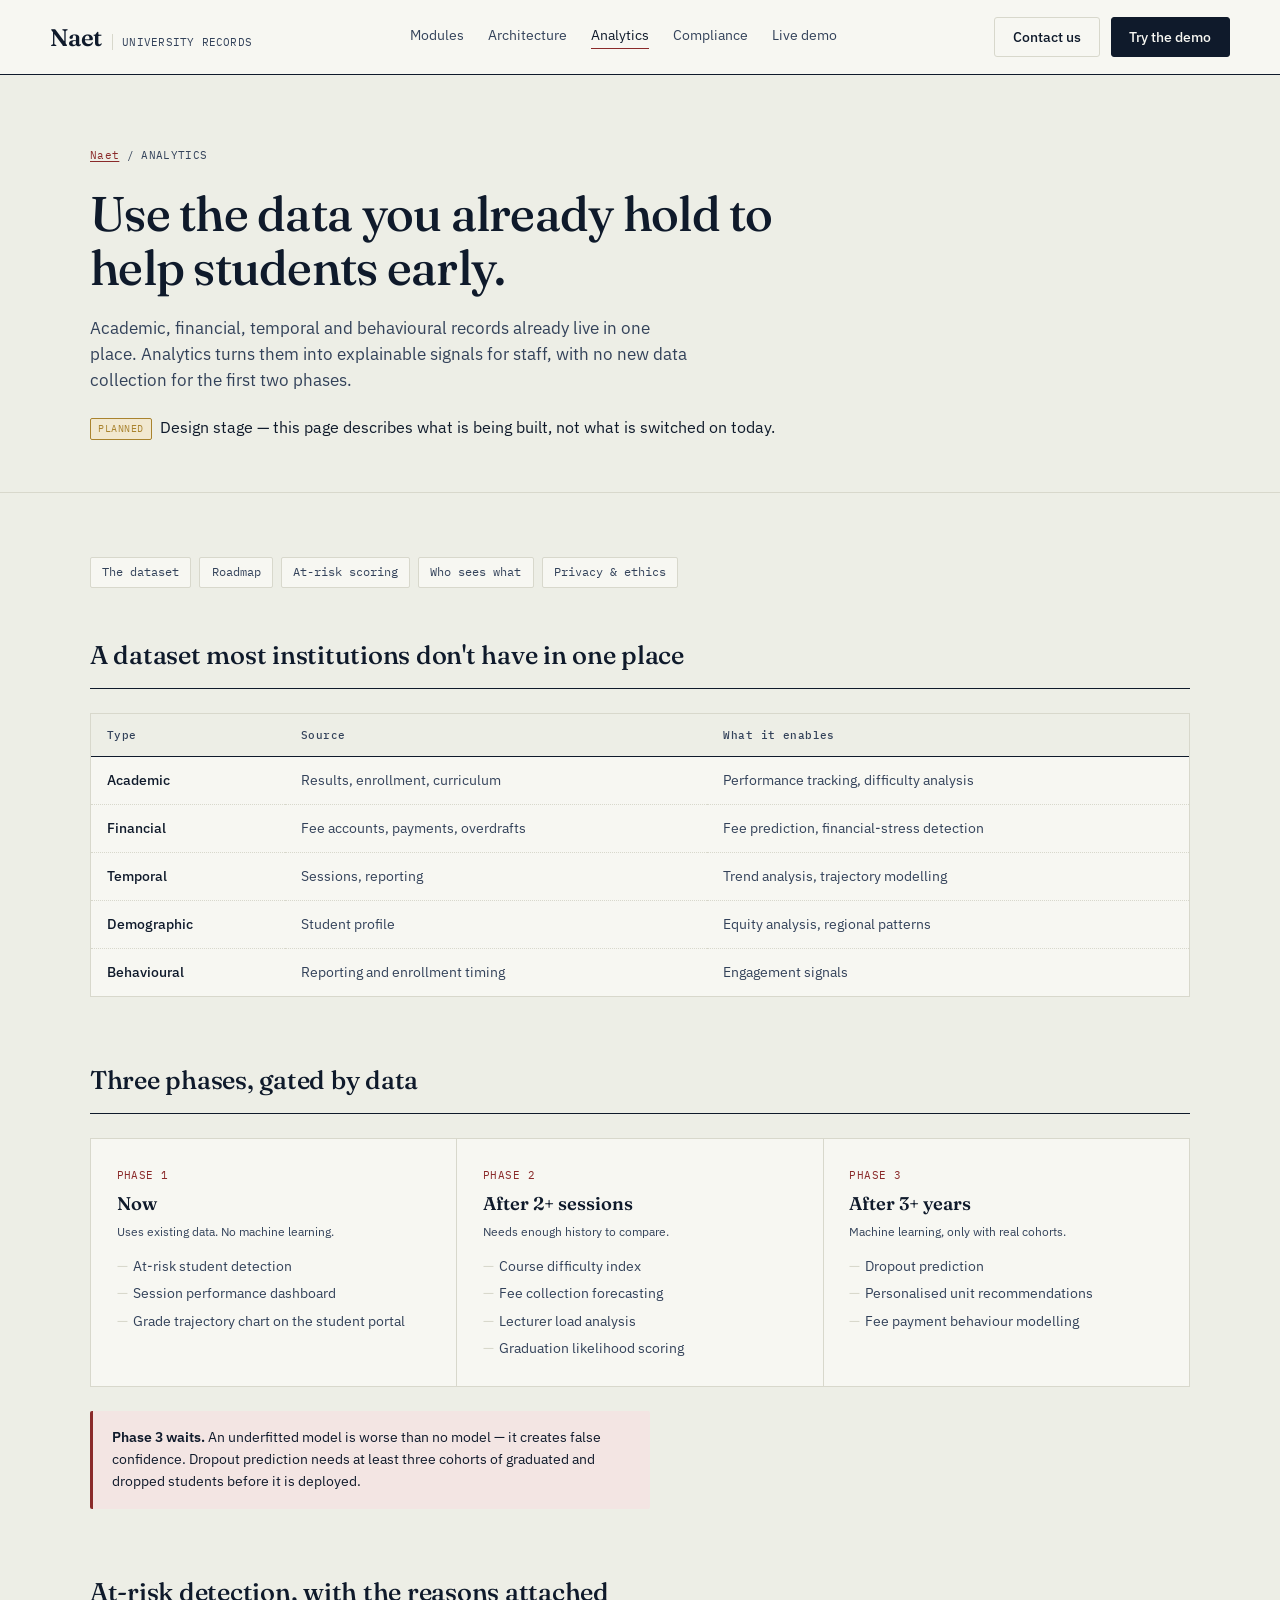
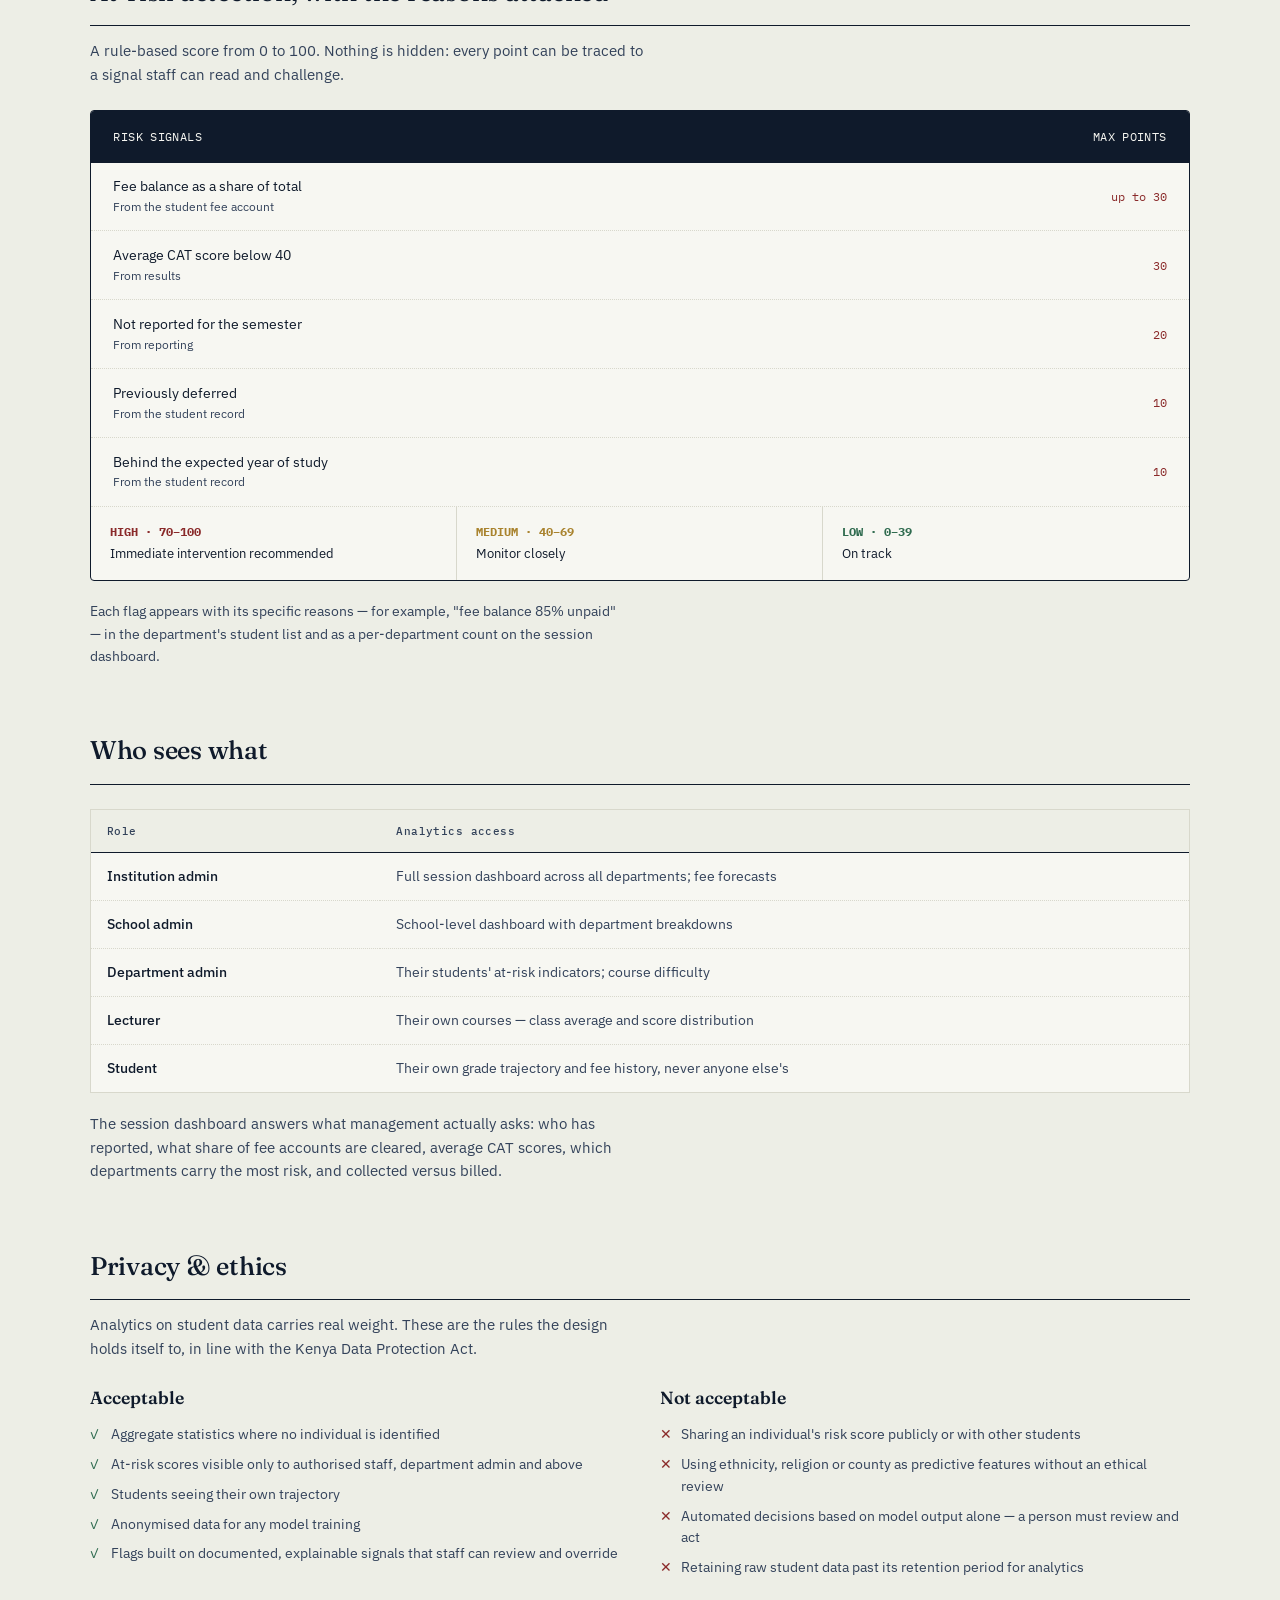
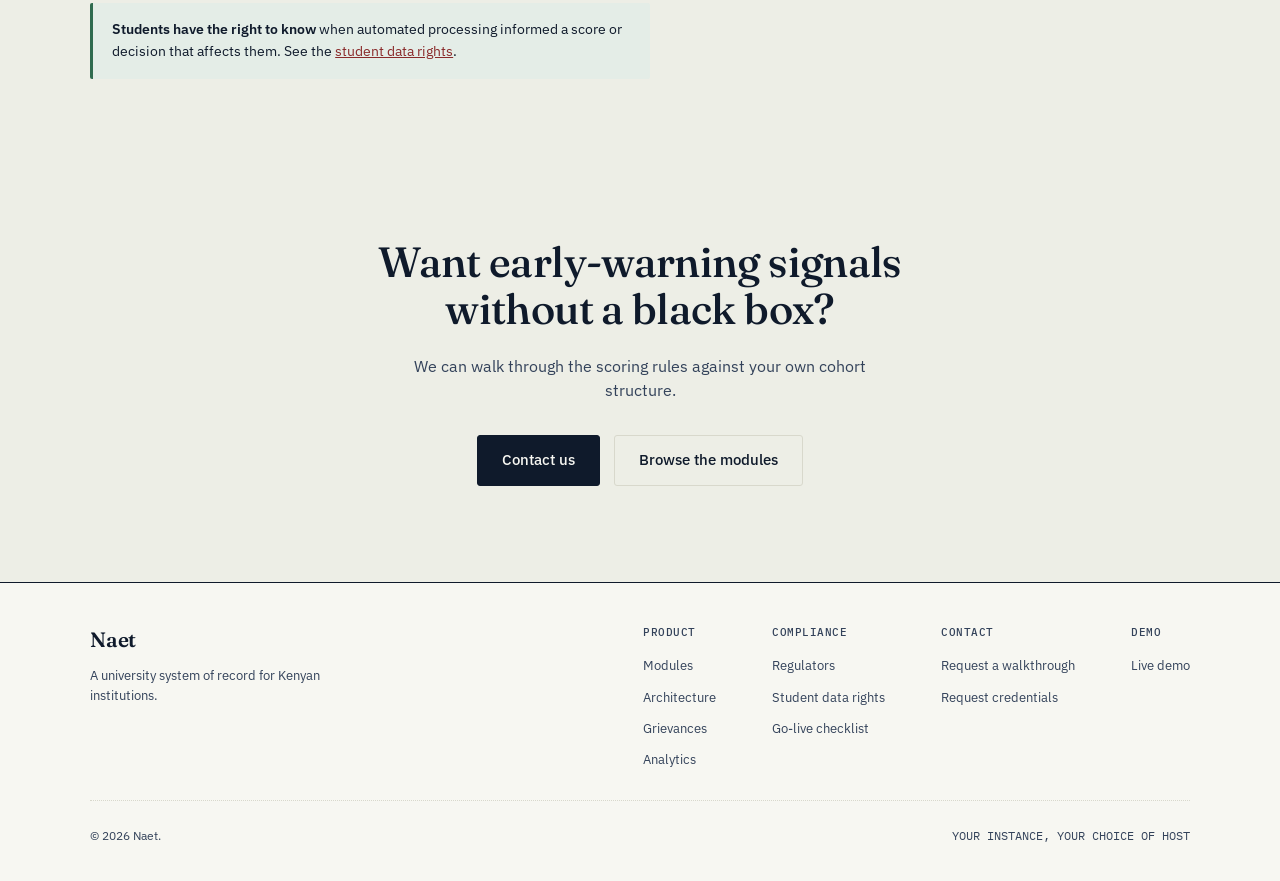
==== commit fdcbdb3f: "Docs again" ====
--- a/analytics.html
+++ b/analytics.html
@@ -204,7 +204,7 @@
             <div class="footer__col"><h4>DEMO</h4><ul><li><a href="index.html#demo">Live demo</a></li></ul></div>
           </div>
         </div>
-        <div class="footer__bottom"><div>© 2026 Naet.</div><div class="licence-line">SELF-HOSTED</div></div>
+        <div class="footer__bottom"><div>© 2026 Naet.</div><div class="licence-line">YOUR INSTANCE, YOUR CHOICE OF HOST</div></div>
       </div>
     </footer>
 
--- a/styles.css
+++ b/styles.css
@@ -1,3 +1,6 @@
+[hidden] {
+  display: none !important;
+}
 /* ============================================================
    NAET — shared stylesheet (used by every page)
    ============================================================ */
@@ -18,11 +21,23 @@
   --mono: "IBM Plex Mono", monospace;
 }
 
-* { margin: 0; padding: 0; box-sizing: border-box; }
-html { scroll-behavior: smooth; scroll-padding-top: 5rem; }
+* {
+  margin: 0;
+  padding: 0;
+  box-sizing: border-box;
+}
+html {
+  scroll-behavior: smooth;
+  scroll-padding-top: 5rem;
+}
 @media (prefers-reduced-motion: reduce) {
-  html { scroll-behavior: auto; }
-  * { animation: none !important; transition: none !important; }
+  html {
+    scroll-behavior: auto;
+  }
+  * {
+    animation: none !important;
+    transition: none !important;
+  }
 }
 body {
   font-family: var(--sans);
@@ -31,402 +46,2020 @@
   line-height: 1.55;
   -webkit-font-smoothing: antialiased;
 }
-a { color: inherit; }
-code { font-family: var(--mono); font-size: 0.86em; background: var(--stamp-soft); color: var(--stamp); padding: 0.1rem 0.35rem; border-radius: 2px; }
-.wrap { max-width: 1180px; margin: 0 auto; padding: 0 2.5rem; }
-@media (max-width: 480px) { .wrap { padding: 0 1.4rem; } }
-
-.skip-link { position: absolute; left: -9999px; top: 0; background: var(--ink); color: var(--paper-white); padding: 0.7rem 1.1rem; font-size: 0.85rem; z-index: 100; border-radius: 0 0 3px 0; }
-.skip-link:focus { left: 0; }
-a:focus-visible, button:focus-visible, summary:focus-visible { outline: 2px solid var(--stamp); outline-offset: 3px; border-radius: 2px; }
-.sr-only { position: absolute; width: 1px; height: 1px; padding: 0; margin: -1px; overflow: hidden; clip: rect(0,0,0,0); white-space: nowrap; border: 0; }
+a {
+  color: inherit;
+}
+code {
+  font-family: var(--mono);
+  font-size: 0.86em;
+  background: var(--stamp-soft);
+  color: var(--stamp);
+  padding: 0.1rem 0.35rem;
+  border-radius: 2px;
+}
+.wrap {
+  max-width: 1180px;
+  margin: 0 auto;
+  padding: 0 2.5rem;
+}
+@media (max-width: 480px) {
+  .wrap {
+    padding: 0 1.4rem;
+  }
+}
+
+.skip-link {
+  position: absolute;
+  left: -9999px;
+  top: 0;
+  background: var(--ink);
+  color: var(--paper-white);
+  padding: 0.7rem 1.1rem;
+  font-size: 0.85rem;
+  z-index: 100;
+  border-radius: 0 0 3px 0;
+}
+.skip-link:focus {
+  left: 0;
+}
+a:focus-visible,
+button:focus-visible,
+summary:focus-visible {
+  outline: 2px solid var(--stamp);
+  outline-offset: 3px;
+  border-radius: 2px;
+}
+.sr-only {
+  position: absolute;
+  width: 1px;
+  height: 1px;
+  padding: 0;
+  margin: -1px;
+  overflow: hidden;
+  clip: rect(0, 0, 0, 0);
+  white-space: nowrap;
+  border: 0;
+}
 
 /* ---------- Buttons ---------- */
-.btn { font-family: var(--sans); font-size: 0.85rem; font-weight: 500; padding: 0.55rem 1.1rem; border-radius: 3px; border: 1px solid var(--ink); cursor: pointer; text-decoration: none; display: inline-block; transition: background 0.15s, border-color 0.15s, color 0.15s; white-space: nowrap; }
-.btn--dark { background: var(--ink); color: var(--paper-white); }
-.btn--dark:hover { background: #1c2c47; }
-.btn--ghost { background: transparent; color: var(--ink); border-color: var(--line); }
-.btn--ghost:hover { border-color: var(--ink); }
-.btn--large { font-size: 0.95rem; padding: 0.8rem 1.5rem; }
-.btn--brass { background: #e8b75c; color: var(--ink); border-color: #e8b75c; font-weight: 600; }
-.btn--brass:hover { background: #f0c679; border-color: #f0c679; }
-.btn--outline-light { background: transparent; color: var(--paper-white); border-color: #4a5a76; }
-.btn--outline-light:hover { border-color: var(--paper-white); }
+.btn {
+  font-family: var(--sans);
+  font-size: 0.85rem;
+  font-weight: 500;
+  padding: 0.55rem 1.1rem;
+  border-radius: 3px;
+  border: 1px solid var(--ink);
+  cursor: pointer;
+  text-decoration: none;
+  display: inline-block;
+  transition:
+    background 0.15s,
+    border-color 0.15s,
+    color 0.15s;
+  white-space: nowrap;
+}
+.btn--dark {
+  background: var(--ink);
+  color: var(--paper-white);
+}
+.btn--dark:hover {
+  background: #1c2c47;
+}
+.btn--ghost {
+  background: transparent;
+  color: var(--ink);
+  border-color: var(--line);
+}
+.btn--ghost:hover {
+  border-color: var(--ink);
+}
+.btn--large {
+  font-size: 0.95rem;
+  padding: 0.8rem 1.5rem;
+}
+.btn--brass {
+  background: #e8b75c;
+  color: var(--ink);
+  border-color: #e8b75c;
+  font-weight: 600;
+}
+.btn--brass:hover {
+  background: #f0c679;
+  border-color: #f0c679;
+}
+.btn--outline-light {
+  background: transparent;
+  color: var(--paper-white);
+  border-color: #4a5a76;
+}
+.btn--outline-light:hover {
+  border-color: var(--paper-white);
+}
 
 /* ---------- Letterhead nav ---------- */
-.letterhead { border-bottom: 1px solid var(--ink); background: var(--paper-white); position: sticky; top: 0; z-index: 50; }
-.letterhead__row { display: flex; align-items: center; justify-content: space-between; padding: 1.05rem 0; gap: 1.5rem; }
-.mark { display: flex; align-items: baseline; gap: 0.6rem; text-decoration: none; flex-shrink: 0; }
-.mark__word { font-family: var(--serif); font-size: 1.5rem; font-weight: 600; letter-spacing: -0.01em; }
-.mark__sub { font-family: var(--mono); font-size: 0.66rem; color: var(--ink-soft); border-left: 1px solid var(--line); padding-left: 0.6rem; letter-spacing: 0.02em; }
-nav.primary { display: flex; gap: 1.5rem; font-size: 0.85rem; }
-nav.primary a { text-decoration: none; color: var(--ink-soft); transition: color 0.15s; white-space: nowrap; padding-bottom: 2px; border-bottom: 1px solid transparent; }
-nav.primary a:hover { color: var(--ink); }
-nav.primary a[aria-current="page"] { color: var(--ink); border-bottom-color: var(--stamp); }
-.letterhead__cta { display: flex; gap: 0.7rem; align-items: center; flex-shrink: 0; }
-.menu-toggle { display: none; background: transparent; border: 1px solid var(--line); border-radius: 3px; padding: 0.55rem 0.75rem; font-family: var(--mono); font-size: 0.72rem; letter-spacing: 0.05em; cursor: pointer; color: var(--ink); }
-.menu-toggle:hover { border-color: var(--ink); background: var(--paper); }
-.menu-toggle[aria-expanded="true"] { background: var(--ink); color: var(--paper-white); border-color: var(--ink); }
+.letterhead {
+  border-bottom: 1px solid var(--ink);
+  background: var(--paper-white);
+  position: sticky;
+  top: 0;
+  z-index: 50;
+}
+.letterhead__row {
+  display: flex;
+  align-items: center;
+  justify-content: space-between;
+  padding: 1.05rem 0;
+  gap: 1.5rem;
+}
+.mark {
+  display: flex;
+  align-items: baseline;
+  gap: 0.6rem;
+  text-decoration: none;
+  flex-shrink: 0;
+}
+.mark__word {
+  font-family: var(--serif);
+  font-size: 1.5rem;
+  font-weight: 600;
+  letter-spacing: -0.01em;
+}
+.mark__sub {
+  font-family: var(--mono);
+  font-size: 0.66rem;
+  color: var(--ink-soft);
+  border-left: 1px solid var(--line);
+  padding-left: 0.6rem;
+  letter-spacing: 0.02em;
+}
+nav.primary {
+  display: flex;
+  gap: 1.5rem;
+  font-size: 0.85rem;
+}
+nav.primary a {
+  text-decoration: none;
+  color: var(--ink-soft);
+  transition: color 0.15s;
+  white-space: nowrap;
+  padding-bottom: 2px;
+  border-bottom: 1px solid transparent;
+}
+nav.primary a:hover {
+  color: var(--ink);
+}
+nav.primary a[aria-current="page"] {
+  color: var(--ink);
+  border-bottom-color: var(--stamp);
+}
+.letterhead__cta {
+  display: flex;
+  gap: 0.7rem;
+  align-items: center;
+  flex-shrink: 0;
+}
+.menu-toggle {
+  display: none;
+  background: transparent;
+  border: 1px solid var(--line);
+  border-radius: 3px;
+  padding: 0.55rem 0.75rem;
+  font-family: var(--mono);
+  font-size: 0.72rem;
+  letter-spacing: 0.05em;
+  cursor: pointer;
+  color: var(--ink);
+}
+.menu-toggle:hover {
+  border-color: var(--ink);
+  background: var(--paper);
+}
+.menu-toggle[aria-expanded="true"] {
+  background: var(--ink);
+  color: var(--paper-white);
+  border-color: var(--ink);
+}
 @media (max-width: 1020px) {
-  nav.primary { display: none; }
-  .letterhead__cta .btn--ghost { display: none; }
-  .menu-toggle { display: block; }
+  nav.primary {
+    display: none;
+  }
+  .letterhead__cta .btn--ghost {
+    display: none;
+  }
+  .menu-toggle {
+    display: block;
+  }
 }
 @media (max-width: 560px) {
-  .letterhead__cta .btn--dark { display: none; }
-  .mark__sub { display: none; }
-}
-.mobile-nav { display: none; border-top: 1px solid var(--line); background: var(--paper-white); padding: 0.6rem 0 1.2rem; }
-.mobile-nav[data-open="true"] { display: block; }
-.mobile-nav ul { list-style: none; display: flex; flex-direction: column; gap: 0.15rem; margin-bottom: 0.9rem; }
-.mobile-nav a { display: flex; align-items: center; justify-content: space-between; text-decoration: none; font-size: 0.95rem; font-weight: 500; padding: 0.85rem 1rem; border-radius: 4px; color: var(--ink); transition: background 0.15s; }
-.mobile-nav a::after { content: "→"; font-family: var(--mono); font-size: 0.8rem; color: var(--line); }
-.mobile-nav a:hover { background: var(--paper); }
-.mobile-nav a:hover::after { color: var(--stamp); }
-.mobile-nav .mobile-cta { margin-top: 0.9rem; padding-top: 1rem; border-top: 1px dotted var(--line); display: flex; flex-direction: column; gap: 0.55rem; }
-.mobile-nav .mobile-cta .btn { display: block; text-align: center; padding: 0.85rem 1.2rem; font-size: 0.9rem; }
-.mobile-nav .mobile-cta .btn::after { content: none; }
-@media (min-width: 1021px) { .mobile-nav { display: none !important; } }
+  .letterhead__cta .btn--dark {
+    display: none;
+  }
+  .mark__sub {
+    display: none;
+  }
+}
+.mobile-nav {
+  display: none;
+  border-top: 1px solid var(--line);
+  background: var(--paper-white);
+  padding: 0.6rem 0 1.2rem;
+}
+.mobile-nav[data-open="true"] {
+  display: block;
+}
+.mobile-nav ul {
+  list-style: none;
+  display: flex;
+  flex-direction: column;
+  gap: 0.15rem;
+  margin-bottom: 0.9rem;
+}
+.mobile-nav a {
+  display: flex;
+  align-items: center;
+  justify-content: space-between;
+  text-decoration: none;
+  font-size: 0.95rem;
+  font-weight: 500;
+  padding: 0.85rem 1rem;
+  border-radius: 4px;
+  color: var(--ink);
+  transition: background 0.15s;
+}
+.mobile-nav a::after {
+  content: "→";
+  font-family: var(--mono);
+  font-size: 0.8rem;
+  color: var(--line);
+}
+.mobile-nav a:hover {
+  background: var(--paper);
+}
+.mobile-nav a:hover::after {
+  color: var(--stamp);
+}
+.mobile-nav .mobile-cta {
+  margin-top: 0.9rem;
+  padding-top: 1rem;
+  border-top: 1px dotted var(--line);
+  display: flex;
+  flex-direction: column;
+  gap: 0.55rem;
+}
+.mobile-nav .mobile-cta .btn {
+  display: block;
+  text-align: center;
+  padding: 0.85rem 1.2rem;
+  font-size: 0.9rem;
+}
+.mobile-nav .mobile-cta .btn::after {
+  content: none;
+}
+@media (min-width: 1021px) {
+  .mobile-nav {
+    display: none !important;
+  }
+}
 
 /* ---------- Section headings ---------- */
-.eyebrow { font-family: var(--mono); font-size: 0.73rem; color: var(--stamp); margin-bottom: 1rem; letter-spacing: 0.03em; }
-.section-head { max-width: 720px; margin-bottom: 3rem; }
-.section-head h2 { font-family: var(--serif); font-size: clamp(1.9rem, 3vw, 2.5rem); font-weight: 500; letter-spacing: -0.01em; line-height: 1.15; }
-.section-head p { margin-top: 0.9rem; color: var(--ink-soft); font-size: 1.01rem; max-width: 62ch; }
+.eyebrow {
+  font-family: var(--mono);
+  font-size: 0.73rem;
+  color: var(--stamp);
+  margin-bottom: 1rem;
+  letter-spacing: 0.03em;
+}
+.section-head {
+  max-width: 720px;
+  margin-bottom: 3rem;
+}
+.section-head h2 {
+  font-family: var(--serif);
+  font-size: clamp(1.9rem, 3vw, 2.5rem);
+  font-weight: 500;
+  letter-spacing: -0.01em;
+  line-height: 1.15;
+}
+.section-head p {
+  margin-top: 0.9rem;
+  color: var(--ink-soft);
+  font-size: 1.01rem;
+  max-width: 62ch;
+}
 
 /* ---------- Page header (inner pages) ---------- */
-.page-head { padding: 4.5rem 0 3.2rem; border-bottom: 1px solid var(--line); }
-.page-head h1 { font-family: var(--serif); font-size: clamp(2.1rem, 3.8vw, 3.1rem); font-weight: 500; line-height: 1.1; letter-spacing: -0.015em; max-width: 22ch; }
-.page-head p.lede { margin-top: 1.3rem; font-size: 1.05rem; color: var(--ink-soft); max-width: 60ch; }
-.page-head .crumbs { font-family: var(--mono); font-size: 0.7rem; color: var(--ink-soft); margin-bottom: 1.4rem; letter-spacing: 0.03em; }
-.page-head .crumbs a { color: var(--stamp); text-underline-offset: 2px; }
+.page-head {
+  padding: 4.5rem 0 3.2rem;
+  border-bottom: 1px solid var(--line);
+}
+.page-head h1 {
+  font-family: var(--serif);
+  font-size: clamp(2.1rem, 3.8vw, 3.1rem);
+  font-weight: 500;
+  line-height: 1.1;
+  letter-spacing: -0.015em;
+  max-width: 22ch;
+}
+.page-head p.lede {
+  margin-top: 1.3rem;
+  font-size: 1.05rem;
+  color: var(--ink-soft);
+  max-width: 60ch;
+}
+.page-head .crumbs {
+  font-family: var(--mono);
+  font-size: 0.7rem;
+  color: var(--ink-soft);
+  margin-bottom: 1.4rem;
+  letter-spacing: 0.03em;
+}
+.page-head .crumbs a {
+  color: var(--stamp);
+  text-underline-offset: 2px;
+}
 
 /* ---------- Hero ---------- */
-.hero { padding: 5.5rem 0 4.5rem; }
-.hero__grid { display: grid; grid-template-columns: 1.1fr 0.9fr; gap: 4rem; align-items: center; }
-.hero__eyebrow { font-family: var(--mono); font-size: 0.73rem; color: var(--stamp); margin-bottom: 1.1rem; }
-.hero h1 { font-family: var(--serif); font-size: clamp(2.3rem, 4.1vw, 3.5rem); font-weight: 500; line-height: 1.08; letter-spacing: -0.015em; max-width: 17ch; }
-.hero p.lede { margin-top: 1.5rem; font-size: 1.07rem; color: var(--ink-soft); max-width: 48ch; }
-.hero p.lede strong { color: var(--ink); font-weight: 500; }
-.hero__ctas { margin-top: 2.2rem; display: flex; gap: 0.9rem; flex-wrap: wrap; }
-.hero__note { margin-top: 1.5rem; font-size: 0.8rem; color: var(--ink-soft); display: flex; gap: 0.5rem; max-width: 44ch; }
-.hero__note .tick { color: var(--verified); font-weight: 600; }
-.transcript { background: var(--paper-white); border: 1px solid var(--ink); border-radius: 4px; padding: 1.6rem 1.7rem; box-shadow: 6px 6px 0 var(--ink); }
-.transcript__head { display: flex; justify-content: space-between; align-items: baseline; border-bottom: 1px solid var(--line); padding-bottom: 0.8rem; margin-bottom: 0.9rem; gap: 1rem; }
-.transcript__head h3 { font-family: var(--serif); font-size: 1.05rem; font-weight: 600; }
-.transcript__id { font-family: var(--mono); font-size: 0.68rem; color: var(--ink-soft); text-align: right; }
-.t-row { display: grid; grid-template-columns: 3.2rem 1fr auto auto; gap: 0.7rem; padding: 0.5rem 0; border-bottom: 1px dotted var(--line); font-size: 0.82rem; align-items: center; }
-.t-row .code { font-family: var(--mono); color: var(--ink-soft); font-size: 0.78rem; }
-.t-row .credits { color: var(--ink-soft); font-size: 0.76rem; }
-.t-row .grade { font-family: var(--mono); font-weight: 500; width: 1.6rem; text-align: center; }
-.grade.a { color: var(--verified); }
-.grade.b { color: var(--brass); }
-.transcript__seal { margin-top: 1.2rem; display: flex; align-items: center; gap: 0.6rem; padding-top: 1rem; border-top: 1px solid var(--ink); }
-.seal-dot { width: 30px; height: 30px; border-radius: 50%; border: 1.5px solid var(--verified); color: var(--verified); display: flex; align-items: center; justify-content: center; font-size: 0.9rem; flex-shrink: 0; }
-.transcript__seal small { font-size: 0.72rem; color: var(--ink-soft); line-height: 1.35; }
+.hero {
+  padding: 5.5rem 0 4.5rem;
+}
+.hero__grid {
+  display: grid;
+  grid-template-columns: 1.1fr 0.9fr;
+  gap: 4rem;
+  align-items: center;
+}
+.hero__eyebrow {
+  font-family: var(--mono);
+  font-size: 0.73rem;
+  color: var(--stamp);
+  margin-bottom: 1.1rem;
+}
+.hero h1 {
+  font-family: var(--serif);
+  font-size: clamp(2.3rem, 4.1vw, 3.5rem);
+  font-weight: 500;
+  line-height: 1.08;
+  letter-spacing: -0.015em;
+  max-width: 17ch;
+}
+.hero p.lede {
+  margin-top: 1.5rem;
+  font-size: 1.07rem;
+  color: var(--ink-soft);
+  max-width: 48ch;
+}
+.hero p.lede strong {
+  color: var(--ink);
+  font-weight: 500;
+}
+.hero__ctas {
+  margin-top: 2.2rem;
+  display: flex;
+  gap: 0.9rem;
+  flex-wrap: wrap;
+}
+.hero__note {
+  margin-top: 1.5rem;
+  font-size: 0.8rem;
+  color: var(--ink-soft);
+  display: flex;
+  gap: 0.5rem;
+  max-width: 44ch;
+}
+.hero__note .tick {
+  color: var(--verified);
+  font-weight: 600;
+}
+.transcript {
+  background: var(--paper-white);
+  border: 1px solid var(--ink);
+  border-radius: 4px;
+  padding: 1.6rem 1.7rem;
+  box-shadow: 6px 6px 0 var(--ink);
+}
+.transcript__head {
+  display: flex;
+  justify-content: space-between;
+  align-items: baseline;
+  border-bottom: 1px solid var(--line);
+  padding-bottom: 0.8rem;
+  margin-bottom: 0.9rem;
+  gap: 1rem;
+}
+.transcript__head h3 {
+  font-family: var(--serif);
+  font-size: 1.05rem;
+  font-weight: 600;
+}
+.transcript__id {
+  font-family: var(--mono);
+  font-size: 0.68rem;
+  color: var(--ink-soft);
+  text-align: right;
+}
+.t-row {
+  display: grid;
+  grid-template-columns: 3.2rem 1fr auto auto;
+  gap: 0.7rem;
+  padding: 0.5rem 0;
+  border-bottom: 1px dotted var(--line);
+  font-size: 0.82rem;
+  align-items: center;
+}
+.t-row .code {
+  font-family: var(--mono);
+  color: var(--ink-soft);
+  font-size: 0.78rem;
+}
+.t-row .credits {
+  color: var(--ink-soft);
+  font-size: 0.76rem;
+}
+.t-row .grade {
+  font-family: var(--mono);
+  font-weight: 500;
+  width: 1.6rem;
+  text-align: center;
+}
+.grade.a {
+  color: var(--verified);
+}
+.grade.b {
+  color: var(--brass);
+}
+.transcript__seal {
+  margin-top: 1.2rem;
+  display: flex;
+  align-items: center;
+  gap: 0.6rem;
+  padding-top: 1rem;
+  border-top: 1px solid var(--ink);
+}
+.seal-dot {
+  width: 30px;
+  height: 30px;
+  border-radius: 50%;
+  border: 1.5px solid var(--verified);
+  color: var(--verified);
+  display: flex;
+  align-items: center;
+  justify-content: center;
+  font-size: 0.9rem;
+  flex-shrink: 0;
+}
+.transcript__seal small {
+  font-size: 0.72rem;
+  color: var(--ink-soft);
+  line-height: 1.35;
+}
 @media (max-width: 900px) {
-  .hero { padding-top: 3.5rem; }
-  .hero__grid { grid-template-columns: 1fr; gap: 3rem; }
-  .hero h1 { max-width: 22ch; }
+  .hero {
+    padding-top: 3.5rem;
+  }
+  .hero__grid {
+    grid-template-columns: 1fr;
+    gap: 3rem;
+  }
+  .hero h1 {
+    max-width: 22ch;
+  }
 }
 @media (max-width: 480px) {
-  .hero { padding: 3rem 0 3.5rem; }
-  .transcript { padding: 1.3rem 1.2rem; box-shadow: 4px 4px 0 var(--ink); }
+  .hero {
+    padding: 3rem 0 3.5rem;
+  }
+  .transcript {
+    padding: 1.3rem 1.2rem;
+    box-shadow: 4px 4px 0 var(--ink);
+  }
 }
 
 /* ---------- Stats strip ---------- */
-.stats { background: var(--ink); color: var(--paper-white); }
-.stats__row { display: grid; grid-template-columns: repeat(4, 1fr); }
-.stat { padding: 1.9rem 1.5rem; border-left: 1px solid #23324a; }
-.stat:first-child { border-left: none; padding-left: 0; }
-.stat__num { font-family: var(--serif); font-size: 2.2rem; font-weight: 500; color: #e8b75c; line-height: 1; }
-.stat__label { margin-top: 0.5rem; font-size: 0.82rem; color: #b9c2d2; max-width: 24ch; }
+.stats {
+  background: var(--ink);
+  color: var(--paper-white);
+}
+.stats__row {
+  display: grid;
+  grid-template-columns: repeat(4, 1fr);
+}
+.stat {
+  padding: 1.9rem 1.5rem;
+  border-left: 1px solid #23324a;
+}
+.stat:first-child {
+  border-left: none;
+  padding-left: 0;
+}
+.stat__num {
+  font-family: var(--serif);
+  font-size: 2.2rem;
+  font-weight: 500;
+  color: #e8b75c;
+  line-height: 1;
+}
+.stat__label {
+  margin-top: 0.5rem;
+  font-size: 0.82rem;
+  color: #b9c2d2;
+  max-width: 24ch;
+}
 @media (max-width: 760px) {
-  .stats__row { grid-template-columns: 1fr 1fr; }
-  .stat { border-left: none; border-top: 1px solid #23324a; padding: 1.4rem 0.5rem 1.4rem 0; }
-  .stat:nth-child(-n+2) { border-top: none; }
+  .stats__row {
+    grid-template-columns: 1fr 1fr;
+  }
+  .stat {
+    border-left: none;
+    border-top: 1px solid #23324a;
+    padding: 1.4rem 0.5rem 1.4rem 0;
+  }
+  .stat:nth-child(-n + 2) {
+    border-top: none;
+  }
 }
 
 /* ---------- Context band ---------- */
-.context { background: var(--paper-white); border-top: 1px solid var(--line); border-bottom: 1px solid var(--line); padding: 2.6rem 0; }
-.context__row { display: grid; grid-template-columns: repeat(3, 1fr); gap: 2.5rem; }
-.context__row p { font-size: 0.93rem; color: var(--ink-soft); }
-.context__row p strong { display: block; font-family: var(--serif); font-size: 1.28rem; font-weight: 500; color: var(--ink); margin-bottom: 0.3rem; }
-@media (max-width: 760px) { .context__row { grid-template-columns: 1fr; gap: 1.6rem; } }
+.context {
+  background: var(--paper-white);
+  border-top: 1px solid var(--line);
+  border-bottom: 1px solid var(--line);
+  padding: 2.6rem 0;
+}
+.context__row {
+  display: grid;
+  grid-template-columns: repeat(3, 1fr);
+  gap: 2.5rem;
+}
+.context__row p {
+  font-size: 0.93rem;
+  color: var(--ink-soft);
+}
+.context__row p strong {
+  display: block;
+  font-family: var(--serif);
+  font-size: 1.28rem;
+  font-weight: 500;
+  color: var(--ink);
+  margin-bottom: 0.3rem;
+}
+@media (max-width: 760px) {
+  .context__row {
+    grid-template-columns: 1fr;
+    gap: 1.6rem;
+  }
+}
 
 /* ---------- Registry / ledger ---------- */
-.registry { padding: 5rem 0 4rem; }
-.ledger { border-top: 1px solid var(--ink); }
-.ledger__item { display: grid; grid-template-columns: 7rem 1fr 1.3fr; gap: 2.2rem; padding: 2rem 0; border-bottom: 1px solid var(--line); align-items: start; }
-.ledger__code { font-family: var(--mono); font-size: 0.8rem; color: var(--stamp); padding-top: 0.2rem; letter-spacing: 0.04em; }
-.ledger__title { font-family: var(--serif); font-size: 1.26rem; font-weight: 500; }
-.ledger__detail p { color: var(--ink-soft); font-size: 0.93rem; }
-.ledger__detail ul { margin-top: 0.7rem; list-style: none; display: flex; flex-direction: column; gap: 0.35rem; }
-.ledger__detail li { font-size: 0.83rem; color: var(--ink-soft); padding-left: 1rem; position: relative; }
-.ledger__detail li::before { content: "—"; position: absolute; left: 0; color: var(--line); }
-.registry__more { margin-top: 2rem; display: flex; align-items: center; gap: 1.2rem; flex-wrap: wrap; font-size: 0.9rem; color: var(--ink-soft); }
-@media (max-width: 820px) { .ledger__item { grid-template-columns: 1fr; gap: 0.6rem; padding: 1.7rem 0; } }
+.registry {
+  padding: 5rem 0 4rem;
+}
+.ledger {
+  border-top: 1px solid var(--ink);
+}
+.ledger__item {
+  display: grid;
+  grid-template-columns: 7rem 1fr 1.3fr;
+  gap: 2.2rem;
+  padding: 2rem 0;
+  border-bottom: 1px solid var(--line);
+  align-items: start;
+}
+.ledger__code {
+  font-family: var(--mono);
+  font-size: 0.8rem;
+  color: var(--stamp);
+  padding-top: 0.2rem;
+  letter-spacing: 0.04em;
+}
+.ledger__title {
+  font-family: var(--serif);
+  font-size: 1.26rem;
+  font-weight: 500;
+}
+.ledger__detail p {
+  color: var(--ink-soft);
+  font-size: 0.93rem;
+}
+.ledger__detail ul {
+  margin-top: 0.7rem;
+  list-style: none;
+  display: flex;
+  flex-direction: column;
+  gap: 0.35rem;
+}
+.ledger__detail li {
+  font-size: 0.83rem;
+  color: var(--ink-soft);
+  padding-left: 1rem;
+  position: relative;
+}
+.ledger__detail li::before {
+  content: "—";
+  position: absolute;
+  left: 0;
+  color: var(--line);
+}
+.registry__more {
+  margin-top: 2rem;
+  display: flex;
+  align-items: center;
+  gap: 1.2rem;
+  flex-wrap: wrap;
+  font-size: 0.9rem;
+  color: var(--ink-soft);
+}
+@media (max-width: 820px) {
+  .ledger__item {
+    grid-template-columns: 1fr;
+    gap: 0.6rem;
+    padding: 1.7rem 0;
+  }
+}
 
 /* ---------- Status badges ---------- */
-.badge { display: inline-block; font-family: var(--mono); font-size: 0.64rem; letter-spacing: 0.05em; padding: 0.14rem 0.45rem; border-radius: 2px; border: 1px solid; vertical-align: middle; white-space: nowrap; }
-.badge--live { color: var(--verified); border-color: var(--verified); background: var(--verified-soft); }
-.badge--planned { color: var(--brass); border-color: var(--brass); background: var(--brass-soft); }
-.badge--future { color: var(--ink-soft); border-color: var(--line); background: var(--paper); }
+.badge {
+  display: inline-block;
+  font-family: var(--mono);
+  font-size: 0.64rem;
+  letter-spacing: 0.05em;
+  padding: 0.14rem 0.45rem;
+  border-radius: 2px;
+  border: 1px solid;
+  vertical-align: middle;
+  white-space: nowrap;
+}
+.badge--live {
+  color: var(--verified);
+  border-color: var(--verified);
+  background: var(--verified-soft);
+}
+.badge--planned {
+  color: var(--brass);
+  border-color: var(--brass);
+  background: var(--brass-soft);
+}
+.badge--future {
+  color: var(--ink-soft);
+  border-color: var(--line);
+  background: var(--paper);
+}
 
 /* ---------- Lifecycle (student journey) ---------- */
-.journey { padding: 5rem 0; background: var(--paper-white); border-top: 1px solid var(--line); border-bottom: 1px solid var(--line); }
-.journey__track { list-style: none; display: grid; grid-template-columns: repeat(6, 1fr); gap: 0; counter-reset: step; border-top: 1px solid var(--ink); }
-.journey__step { padding: 1.5rem 1.1rem 0.5rem 0; position: relative; counter-increment: step; }
-.journey__step::before { content: "0" counter(step); font-family: var(--mono); font-size: 0.7rem; color: var(--stamp); display: block; margin-bottom: 0.6rem; }
-.journey__step h3 { font-family: var(--serif); font-size: 1.02rem; font-weight: 600; margin-bottom: 0.35rem; }
-.journey__step p { font-size: 0.82rem; color: var(--ink-soft); }
-@media (max-width: 960px) { .journey__track { grid-template-columns: 1fr 1fr; row-gap: 1rem; } }
-@media (max-width: 520px) { .journey__track { grid-template-columns: 1fr; } }
+.journey {
+  padding: 5rem 0;
+  background: var(--paper-white);
+  border-top: 1px solid var(--line);
+  border-bottom: 1px solid var(--line);
+}
+.journey__track {
+  list-style: none;
+  display: grid;
+  grid-template-columns: repeat(6, 1fr);
+  gap: 0;
+  counter-reset: step;
+  border-top: 1px solid var(--ink);
+}
+.journey__step {
+  padding: 1.5rem 1.1rem 0.5rem 0;
+  position: relative;
+  counter-increment: step;
+}
+.journey__step::before {
+  content: "0" counter(step);
+  font-family: var(--mono);
+  font-size: 0.7rem;
+  color: var(--stamp);
+  display: block;
+  margin-bottom: 0.6rem;
+}
+.journey__step h3 {
+  font-family: var(--serif);
+  font-size: 1.02rem;
+  font-weight: 600;
+  margin-bottom: 0.35rem;
+}
+.journey__step p {
+  font-size: 0.82rem;
+  color: var(--ink-soft);
+}
+@media (max-width: 960px) {
+  .journey__track {
+    grid-template-columns: 1fr 1fr;
+    row-gap: 1rem;
+  }
+}
+@media (max-width: 520px) {
+  .journey__track {
+    grid-template-columns: 1fr;
+  }
+}
 
 /* ---------- Architecture ---------- */
-.architecture { padding: 5rem 0; border-top: 1px solid var(--line); }
-.arch-grid { display: grid; grid-template-columns: 1fr 1fr; gap: 2.5rem; align-items: start; }
-.arch-card { border: 1px solid var(--ink); border-radius: 4px; background: var(--paper-white); overflow: hidden; }
-.arch-card__head { border-bottom: 1px solid var(--line); padding: 1rem 1.3rem; display: flex; align-items: center; gap: 0.7rem; }
-.arch-card__head .tag { font-family: var(--mono); font-size: 0.66rem; letter-spacing: 0.05em; color: var(--stamp); border: 1px solid var(--stamp); border-radius: 2px; padding: 0.12rem 0.4rem; flex-shrink: 0; }
-.arch-card__head h3 { font-family: var(--serif); font-size: 1.05rem; font-weight: 600; }
-.arch-card__body { padding: 1.3rem 1.3rem 1.5rem; }
-.arch-card__body p { color: var(--ink-soft); font-size: 0.92rem; }
-.arch-card__body p + p { margin-top: 0.9rem; }
-.event-flow { margin-top: 1.2rem; background: var(--ink); border-radius: 3px; padding: 1rem 1.15rem; font-family: var(--mono); font-size: 0.72rem; line-height: 1.7; color: #dde3ec; overflow-x: auto; }
-.event-flow .comment { color: #7e8ca3; }
-.event-flow .evt { color: #e8b75c; }
-.event-flow .arrow { color: #4a5a76; }
-.plugin-list { margin-top: 1.2rem; list-style: none; display: flex; flex-wrap: wrap; gap: 0.45rem; }
-.plugin-list li { font-family: var(--mono); font-size: 0.7rem; color: var(--ink-soft); border: 1px solid var(--line); border-radius: 2px; padding: 0.25rem 0.55rem; background: var(--paper); }
-.plugin-list li::before { content: "· "; color: var(--brass); }
-.arch-card__foot { padding: 1.1rem 1.3rem 1.4rem; border-top: 1px dotted var(--line); font-size: 0.82rem; color: var(--ink-soft); }
-.retry { margin-top: 1.2rem; display: flex; gap: 0.4rem; flex-wrap: wrap; align-items: center; font-family: var(--mono); font-size: 0.68rem; color: var(--ink-soft); }
-.retry span { border: 1px solid var(--line); background: var(--paper); border-radius: 2px; padding: 0.2rem 0.45rem; }
-.retry span.last { border-color: var(--stamp); color: var(--stamp); }
-@media (max-width: 860px) { .arch-grid { grid-template-columns: 1fr; } }
+.architecture {
+  padding: 5rem 0;
+  border-top: 1px solid var(--line);
+}
+.arch-grid {
+  display: grid;
+  grid-template-columns: 1fr 1fr;
+  gap: 2.5rem;
+  align-items: start;
+}
+.arch-card {
+  border: 1px solid var(--ink);
+  border-radius: 4px;
+  background: var(--paper-white);
+  overflow: hidden;
+}
+.arch-card__head {
+  border-bottom: 1px solid var(--line);
+  padding: 1rem 1.3rem;
+  display: flex;
+  align-items: center;
+  gap: 0.7rem;
+}
+.arch-card__head .tag {
+  font-family: var(--mono);
+  font-size: 0.66rem;
+  letter-spacing: 0.05em;
+  color: var(--stamp);
+  border: 1px solid var(--stamp);
+  border-radius: 2px;
+  padding: 0.12rem 0.4rem;
+  flex-shrink: 0;
+}
+.arch-card__head h3 {
+  font-family: var(--serif);
+  font-size: 1.05rem;
+  font-weight: 600;
+}
+.arch-card__body {
+  padding: 1.3rem 1.3rem 1.5rem;
+}
+.arch-card__body p {
+  color: var(--ink-soft);
+  font-size: 0.92rem;
+}
+.arch-card__body p + p {
+  margin-top: 0.9rem;
+}
+.event-flow {
+  margin-top: 1.2rem;
+  background: var(--ink);
+  border-radius: 3px;
+  padding: 1rem 1.15rem;
+  font-family: var(--mono);
+  font-size: 0.72rem;
+  line-height: 1.7;
+  color: #dde3ec;
+  overflow-x: auto;
+}
+.event-flow .comment {
+  color: #7e8ca3;
+}
+.event-flow .evt {
+  color: #e8b75c;
+}
+.event-flow .arrow {
+  color: #4a5a76;
+}
+.plugin-list {
+  margin-top: 1.2rem;
+  list-style: none;
+  display: flex;
+  flex-wrap: wrap;
+  gap: 0.45rem;
+}
+.plugin-list li {
+  font-family: var(--mono);
+  font-size: 0.7rem;
+  color: var(--ink-soft);
+  border: 1px solid var(--line);
+  border-radius: 2px;
+  padding: 0.25rem 0.55rem;
+  background: var(--paper);
+}
+.plugin-list li::before {
+  content: "· ";
+  color: var(--brass);
+}
+.arch-card__foot {
+  padding: 1.1rem 1.3rem 1.4rem;
+  border-top: 1px dotted var(--line);
+  font-size: 0.82rem;
+  color: var(--ink-soft);
+}
+.retry {
+  margin-top: 1.2rem;
+  display: flex;
+  gap: 0.4rem;
+  flex-wrap: wrap;
+  align-items: center;
+  font-family: var(--mono);
+  font-size: 0.68rem;
+  color: var(--ink-soft);
+}
+.retry span {
+  border: 1px solid var(--line);
+  background: var(--paper);
+  border-radius: 2px;
+  padding: 0.2rem 0.45rem;
+}
+.retry span.last {
+  border-color: var(--stamp);
+  color: var(--stamp);
+}
+@media (max-width: 860px) {
+  .arch-grid {
+    grid-template-columns: 1fr;
+  }
+}
 
 /* ---------- Deployment ---------- */
-.opensource { background: var(--paper-white); border-top: 1px solid var(--line); border-bottom: 1px solid var(--line); padding: 5rem 0; }
-.opensource__grid { display: grid; grid-template-columns: 1.05fr 0.95fr; gap: 4rem; align-items: start; }
-.opensource__label { font-family: var(--mono); font-size: 0.73rem; color: var(--verified); margin-bottom: 1rem; letter-spacing: 0.03em; }
-.opensource h2 { font-family: var(--serif); font-size: clamp(1.8rem, 2.9vw, 2.4rem); font-weight: 500; line-height: 1.15; letter-spacing: -0.01em; }
-.opensource p.opensource__lede { margin-top: 1.1rem; color: var(--ink-soft); font-size: 0.98rem; max-width: 48ch; }
-.opensource__points { list-style: none; margin-top: 2rem; display: flex; flex-direction: column; gap: 1.1rem; }
-.opensource__points li { display: grid; grid-template-columns: auto 1fr; gap: 0.9rem; align-items: start; }
-.opensource__points .glyph { font-family: var(--serif); color: var(--brass); font-size: 1.15rem; line-height: 1.4; width: 1.2rem; text-align: center; }
-.opensource__points strong { display: block; font-weight: 600; font-size: 0.94rem; margin-bottom: 0.15rem; }
-.opensource__points span span { font-size: 0.87rem; color: var(--ink-soft); line-height: 1.5; }
-.licence-card { border: 1px solid var(--ink); border-radius: 4px; background: var(--paper); overflow: hidden; }
-.licence-card__head { background: var(--ink); color: var(--paper-white); padding: 1rem 1.4rem; }
-.licence-card__head h3 { font-family: var(--mono); font-size: 0.8rem; font-weight: 500; letter-spacing: 0.03em; }
-.licence-card__body { padding: 1.5rem 1.4rem 1.7rem; }
-.licence-row { display: grid; grid-template-columns: 8.5rem 1fr; gap: 1rem; padding: 0.75rem 0; border-bottom: 1px dotted var(--line); font-size: 0.85rem; align-items: baseline; }
-.licence-row:last-of-type { border-bottom: none; }
-.licence-row dt { font-family: var(--mono); font-size: 0.72rem; color: var(--ink-soft); }
-@media (max-width: 860px) { .opensource__grid { grid-template-columns: 1fr; gap: 2.8rem; } }
+.opensource {
+  background: var(--paper-white);
+  border-top: 1px solid var(--line);
+  border-bottom: 1px solid var(--line);
+  padding: 5rem 0;
+}
+.opensource__grid {
+  display: grid;
+  grid-template-columns: 1.05fr 0.95fr;
+  gap: 4rem;
+  align-items: start;
+}
+.opensource__label {
+  font-family: var(--mono);
+  font-size: 0.73rem;
+  color: var(--verified);
+  margin-bottom: 1rem;
+  letter-spacing: 0.03em;
+}
+.opensource h2 {
+  font-family: var(--serif);
+  font-size: clamp(1.8rem, 2.9vw, 2.4rem);
+  font-weight: 500;
+  line-height: 1.15;
+  letter-spacing: -0.01em;
+}
+.opensource p.opensource__lede {
+  margin-top: 1.1rem;
+  color: var(--ink-soft);
+  font-size: 0.98rem;
+  max-width: 48ch;
+}
+.opensource__points {
+  list-style: none;
+  margin-top: 2rem;
+  display: flex;
+  flex-direction: column;
+  gap: 1.1rem;
+}
+.opensource__points li {
+  display: grid;
+  grid-template-columns: auto 1fr;
+  gap: 0.9rem;
+  align-items: start;
+}
+.opensource__points .glyph {
+  font-family: var(--serif);
+  color: var(--brass);
+  font-size: 1.15rem;
+  line-height: 1.4;
+  width: 1.2rem;
+  text-align: center;
+}
+.opensource__points strong {
+  display: block;
+  font-weight: 600;
+  font-size: 0.94rem;
+  margin-bottom: 0.15rem;
+}
+.opensource__points span span {
+  font-size: 0.87rem;
+  color: var(--ink-soft);
+  line-height: 1.5;
+}
+.licence-card {
+  border: 1px solid var(--ink);
+  border-radius: 4px;
+  background: var(--paper);
+  overflow: hidden;
+}
+.licence-card__head {
+  background: var(--ink);
+  color: var(--paper-white);
+  padding: 1rem 1.4rem;
+}
+.licence-card__head h3 {
+  font-family: var(--mono);
+  font-size: 0.8rem;
+  font-weight: 500;
+  letter-spacing: 0.03em;
+}
+.licence-card__body {
+  padding: 1.5rem 1.4rem 1.7rem;
+}
+.licence-row {
+  display: grid;
+  grid-template-columns: 8.5rem 1fr;
+  gap: 1rem;
+  padding: 0.75rem 0;
+  border-bottom: 1px dotted var(--line);
+  font-size: 0.85rem;
+  align-items: baseline;
+}
+.licence-row:last-of-type {
+  border-bottom: none;
+}
+.licence-row dt {
+  font-family: var(--mono);
+  font-size: 0.72rem;
+  color: var(--ink-soft);
+}
+@media (max-width: 860px) {
+  .opensource__grid {
+    grid-template-columns: 1fr;
+    gap: 2.8rem;
+  }
+}
 
 /* ---------- Demo ---------- */
-.demo { padding: 5rem 0; }
-.demo__card { border: 1px solid var(--ink); border-radius: 4px; background: var(--ink); color: var(--paper-white); padding: 3rem 2.5rem; text-align: center; position: relative; overflow: hidden; }
-.demo__card::before { content: ""; position: absolute; inset: 0; background: radial-gradient(circle at 15% 20%, rgba(232,183,92,0.1), transparent 45%), radial-gradient(circle at 85% 80%, rgba(47,107,79,0.14), transparent 45%); pointer-events: none; }
-.demo__card > * { position: relative; }
-.demo__card h2 { font-family: var(--serif); font-size: clamp(1.7rem, 2.8vw, 2.3rem); font-weight: 500; letter-spacing: -0.01em; line-height: 1.15; max-width: 22ch; margin: 0 auto 1rem; }
-.demo__card p { color: #b9c2d2; font-size: 0.97rem; max-width: 52ch; margin: 0 auto 2rem; }
-.demo__actions { display: flex; gap: 0.9rem; justify-content: center; flex-wrap: wrap; }
-.demo__roles { list-style: none; display: flex; gap: 0.5rem; justify-content: center; flex-wrap: wrap; margin: 0 auto 2rem; max-width: 60ch; }
-.demo__roles li { font-family: var(--mono); font-size: 0.7rem; color: #dde3ec; border: 1px solid #34445f; border-radius: 2px; padding: 0.25rem 0.6rem; }
-.demo__note { margin-top: 1.8rem; padding-top: 1.4rem; border-top: 1px solid #23324a; font-size: 0.8rem; color: #7e8ca3; }
-.tenant__note { margin: 1.1rem auto 0; font-size: 0.85rem; color: var(--ink); max-width: 60ch; text-align: left; padding: 0.9rem 1.1rem; background: var(--stamp-soft); border-left: 3px solid var(--stamp); border-radius: 2px; }
-.tenant__note a { color: var(--stamp); text-decoration: underline; text-underline-offset: 2px; font-weight: 500; }
-.demo-creds { margin: 1.8rem auto 0; max-width: 580px; text-align: left; border: 1px solid #23324a; border-radius: 3px; }
-.demo-creds__row { display: grid; grid-template-columns: 7.5rem 1fr 1fr; gap: 0.8rem; align-items: center; padding: 0.7rem 1rem; border-bottom: 1px solid #23324a; font-size: 0.85rem; }
-.demo-creds__row:last-child { border-bottom: none; }
-.demo-creds__row--head { font-family: var(--mono); font-size: 0.66rem; letter-spacing: 0.05em; color: #7e8ca3; }
-.demo-creds__role { color: #dde3ec; }
-.demo-creds__val { font-family: var(--mono); font-size: 0.76rem; color: #e8b75c; background: rgba(255,255,255,0.06); border: 1px solid transparent; border-radius: 2px; padding: 0.25rem 0.5rem; text-align: left; cursor: pointer; overflow-wrap: anywhere; }
-.demo-creds__val:hover { border-color: #4a5a76; }
-.demo-creds__hint { padding: 0.6rem 1rem; font-size: 0.72rem; color: #7e8ca3; border-top: 1px solid #23324a; }
+.demo {
+  padding: 5rem 0;
+}
+.demo__card {
+  border: 1px solid var(--ink);
+  border-radius: 4px;
+  background: var(--ink);
+  color: var(--paper-white);
+  padding: 3rem 2.5rem;
+  text-align: center;
+  position: relative;
+  overflow: hidden;
+}
+.demo__card::before {
+  content: "";
+  position: absolute;
+  inset: 0;
+  background:
+    radial-gradient(
+      circle at 15% 20%,
+      rgba(232, 183, 92, 0.1),
+      transparent 45%
+    ),
+    radial-gradient(circle at 85% 80%, rgba(47, 107, 79, 0.14), transparent 45%);
+  pointer-events: none;
+}
+.demo__card > * {
+  position: relative;
+}
+.demo__card h2 {
+  font-family: var(--serif);
+  font-size: clamp(1.7rem, 2.8vw, 2.3rem);
+  font-weight: 500;
+  letter-spacing: -0.01em;
+  line-height: 1.15;
+  max-width: 22ch;
+  margin: 0 auto 1rem;
+}
+.demo__card p {
+  color: #b9c2d2;
+  font-size: 0.97rem;
+  max-width: 52ch;
+  margin: 0 auto 2rem;
+}
+.demo__actions {
+  display: flex;
+  gap: 0.9rem;
+  justify-content: center;
+  flex-wrap: wrap;
+}
+.demo__roles {
+  list-style: none;
+  display: flex;
+  gap: 0.5rem;
+  justify-content: center;
+  flex-wrap: wrap;
+  margin: 0 auto 2rem;
+  max-width: 60ch;
+}
+.demo__roles li {
+  font-family: var(--mono);
+  font-size: 0.7rem;
+  color: #dde3ec;
+  border: 1px solid #34445f;
+  border-radius: 2px;
+  padding: 0.25rem 0.6rem;
+}
+.demo__note {
+  margin-top: 1.8rem;
+  padding-top: 1.4rem;
+  border-top: 1px solid #23324a;
+  font-size: 0.8rem;
+  color: #7e8ca3;
+}
+.tenant__note {
+  margin: 1.1rem auto 0;
+  font-size: 0.85rem;
+  color: var(--ink);
+  max-width: 60ch;
+  text-align: left;
+  padding: 0.9rem 1.1rem;
+  background: var(--stamp-soft);
+  border-left: 3px solid var(--stamp);
+  border-radius: 2px;
+}
+.tenant__note a {
+  color: var(--stamp);
+  text-decoration: underline;
+  text-underline-offset: 2px;
+  font-weight: 500;
+}
+.demo-creds {
+  margin: 1.8rem auto 0;
+  max-width: 580px;
+  text-align: left;
+  border: 1px solid #23324a;
+  border-radius: 3px;
+}
+.demo-creds__row {
+  display: grid;
+  grid-template-columns: 7.5rem 1fr 1fr;
+  gap: 0.8rem;
+  align-items: center;
+  padding: 0.7rem 1rem;
+  border-bottom: 1px solid #23324a;
+  font-size: 0.85rem;
+}
+.demo-creds__row:last-child {
+  border-bottom: none;
+}
+.demo-creds__row--head {
+  font-family: var(--mono);
+  font-size: 0.66rem;
+  letter-spacing: 0.05em;
+  color: #7e8ca3;
+}
+.demo-creds__role {
+  color: #dde3ec;
+}
+.demo-creds__val {
+  font-family: var(--mono);
+  font-size: 0.76rem;
+  color: #e8b75c;
+  background: rgba(255, 255, 255, 0.06);
+  border: 1px solid transparent;
+  border-radius: 2px;
+  padding: 0.25rem 0.5rem;
+  text-align: left;
+  cursor: pointer;
+  overflow-wrap: anywhere;
+}
+.demo-creds__val:hover {
+  border-color: #4a5a76;
+}
+.demo-creds__hint {
+  padding: 0.6rem 1rem;
+  font-size: 0.72rem;
+  color: #7e8ca3;
+  border-top: 1px solid #23324a;
+}
 @media (max-width: 560px) {
-  .demo-creds__row { grid-template-columns: 1fr 1fr; }
-  .demo-creds__role { grid-column: 1 / -1; }
-  .demo-creds__row--head { display: none; }
-}
-@media (max-width: 480px) { .demo__card { padding: 2.2rem 1.5rem; } }
+  .demo-creds__row {
+    grid-template-columns: 1fr 1fr;
+  }
+  .demo-creds__role {
+    grid-column: 1 / -1;
+  }
+  .demo-creds__row--head {
+    display: none;
+  }
+}
+@media (max-width: 480px) {
+  .demo__card {
+    padding: 2.2rem 1.5rem;
+  }
+}
 
 /* ---------- Spotlight (escalation) ---------- */
-.spotlight { background: var(--ink); color: var(--paper-white); padding: 5rem 0; }
-.spotlight__grid { display: grid; grid-template-columns: 0.9fr 1.1fr; gap: 3.5rem; align-items: center; }
-.spotlight__eyebrow { font-family: var(--mono); font-size: 0.73rem; color: #e8b75c; margin-bottom: 1rem; }
-.spotlight h2 { font-family: var(--serif); font-size: clamp(1.85rem, 2.9vw, 2.35rem); font-weight: 500; line-height: 1.15; letter-spacing: -0.01em; }
-.spotlight p { margin-top: 1.1rem; color: #b9c2d2; font-size: 0.97rem; max-width: 42ch; }
-.spotlight__tabs { margin-top: 1.8rem; display: flex; gap: 0.4rem; flex-wrap: wrap; }
-.spotlight__tabs button { font-family: var(--mono); font-size: 0.7rem; letter-spacing: 0.03em; background: transparent; color: #b9c2d2; border: 1px solid #34445f; border-radius: 2px; padding: 0.4rem 0.75rem; cursor: pointer; }
-.spotlight__tabs button:hover { border-color: #b9c2d2; }
-.spotlight__tabs button[aria-pressed="true"] { background: #e8b75c; color: var(--ink); border-color: #e8b75c; }
-.escalation { display: flex; flex-direction: column; list-style: none; }
-.esc-step { display: grid; grid-template-columns: auto 1fr auto; gap: 1rem; align-items: center; padding: 0.95rem 0; border-bottom: 1px solid #23324a; font-size: 0.86rem; }
-.esc-step:first-child { border-top: 1px solid #23324a; }
-.esc-step .dot { width: 8px; height: 8px; border-radius: 50%; background: #4a5a76; }
-.esc-step:first-child .dot { background: #e8b75c; box-shadow: 0 0 0 3px rgba(232,183,92,0.18); }
-.esc-step .level { color: #dde3ec; }
-.esc-step .sla { font-family: var(--mono); font-size: 0.73rem; color: #7e8ca3; white-space: nowrap; }
-@media (max-width: 860px) { .spotlight__grid { grid-template-columns: 1fr; gap: 2.5rem; } }
+.spotlight {
+  background: var(--ink);
+  color: var(--paper-white);
+  padding: 5rem 0;
+}
+.spotlight__grid {
+  display: grid;
+  grid-template-columns: 0.9fr 1.1fr;
+  gap: 3.5rem;
+  align-items: center;
+}
+.spotlight__eyebrow {
+  font-family: var(--mono);
+  font-size: 0.73rem;
+  color: #e8b75c;
+  margin-bottom: 1rem;
+}
+.spotlight h2 {
+  font-family: var(--serif);
+  font-size: clamp(1.85rem, 2.9vw, 2.35rem);
+  font-weight: 500;
+  line-height: 1.15;
+  letter-spacing: -0.01em;
+}
+.spotlight p {
+  margin-top: 1.1rem;
+  color: #b9c2d2;
+  font-size: 0.97rem;
+  max-width: 42ch;
+}
+.spotlight__tabs {
+  margin-top: 1.8rem;
+  display: flex;
+  gap: 0.4rem;
+  flex-wrap: wrap;
+}
+.spotlight__tabs button {
+  font-family: var(--mono);
+  font-size: 0.7rem;
+  letter-spacing: 0.03em;
+  background: transparent;
+  color: #b9c2d2;
+  border: 1px solid #34445f;
+  border-radius: 2px;
+  padding: 0.4rem 0.75rem;
+  cursor: pointer;
+}
+.spotlight__tabs button:hover {
+  border-color: #b9c2d2;
+}
+.spotlight__tabs button[aria-pressed="true"] {
+  background: #e8b75c;
+  color: var(--ink);
+  border-color: #e8b75c;
+}
+.escalation {
+  display: flex;
+  flex-direction: column;
+  list-style: none;
+}
+.esc-step {
+  display: grid;
+  grid-template-columns: auto 1fr auto;
+  gap: 1rem;
+  align-items: center;
+  padding: 0.95rem 0;
+  border-bottom: 1px solid #23324a;
+  font-size: 0.86rem;
+}
+.esc-step:first-child {
+  border-top: 1px solid #23324a;
+}
+.esc-step .dot {
+  width: 8px;
+  height: 8px;
+  border-radius: 50%;
+  background: #4a5a76;
+}
+.esc-step:first-child .dot {
+  background: #e8b75c;
+  box-shadow: 0 0 0 3px rgba(232, 183, 92, 0.18);
+}
+.esc-step .level {
+  color: #dde3ec;
+}
+.esc-step .sla {
+  font-family: var(--mono);
+  font-size: 0.73rem;
+  color: #7e8ca3;
+  white-space: nowrap;
+}
+@media (max-width: 860px) {
+  .spotlight__grid {
+    grid-template-columns: 1fr;
+    gap: 2.5rem;
+  }
+}
 
 /* ---------- Audiences ---------- */
-.audiences { padding: 5rem 0; }
-.aud-grid { display: grid; grid-template-columns: repeat(3, 1fr); gap: 1px; background: var(--line); border: 1px solid var(--line); }
-.aud-card { background: var(--paper-white); padding: 2.1rem 1.9rem; }
-.aud-card__role { font-family: var(--mono); font-size: 0.7rem; color: var(--ink-soft); margin-bottom: 0.8rem; letter-spacing: 0.03em; }
-.aud-card h3 { font-family: var(--serif); font-size: 1.18rem; font-weight: 600; margin-bottom: 0.7rem; line-height: 1.25; }
-.aud-card p { font-size: 0.89rem; color: var(--ink-soft); }
-.aud-card ul { margin-top: 0.9rem; list-style: none; display: flex; flex-direction: column; gap: 0.3rem; }
-.aud-card li { font-size: 0.8rem; color: var(--ink-soft); padding-left: 1rem; position: relative; }
-.aud-card li::before { content: "—"; position: absolute; left: 0; color: var(--line); }
-@media (max-width: 820px) { .aud-grid { grid-template-columns: 1fr; } }
+.audiences {
+  padding: 5rem 0;
+}
+.aud-grid {
+  display: grid;
+  grid-template-columns: repeat(3, 1fr);
+  gap: 1px;
+  background: var(--line);
+  border: 1px solid var(--line);
+}
+.aud-card {
+  background: var(--paper-white);
+  padding: 2.1rem 1.9rem;
+}
+.aud-card__role {
+  font-family: var(--mono);
+  font-size: 0.7rem;
+  color: var(--ink-soft);
+  margin-bottom: 0.8rem;
+  letter-spacing: 0.03em;
+}
+.aud-card h3 {
+  font-family: var(--serif);
+  font-size: 1.18rem;
+  font-weight: 600;
+  margin-bottom: 0.7rem;
+  line-height: 1.25;
+}
+.aud-card p {
+  font-size: 0.89rem;
+  color: var(--ink-soft);
+}
+.aud-card ul {
+  margin-top: 0.9rem;
+  list-style: none;
+  display: flex;
+  flex-direction: column;
+  gap: 0.3rem;
+}
+.aud-card li {
+  font-size: 0.8rem;
+  color: var(--ink-soft);
+  padding-left: 1rem;
+  position: relative;
+}
+.aud-card li::before {
+  content: "—";
+  position: absolute;
+  left: 0;
+  color: var(--line);
+}
+@media (max-width: 820px) {
+  .aud-grid {
+    grid-template-columns: 1fr;
+  }
+}
 
 /* ---------- Trust grid ---------- */
-.trust { background: var(--paper-white); border-top: 1px solid var(--line); border-bottom: 1px solid var(--line); padding: 3.4rem 0; }
-.trust__intro { max-width: 720px; margin-bottom: 2.2rem; }
-.trust__intro h2 { font-family: var(--serif); font-size: clamp(1.5rem, 2.3vw, 1.9rem); font-weight: 500; letter-spacing: -0.01em; }
-.trust__intro p { margin-top: 0.7rem; color: var(--ink-soft); font-size: 0.94rem; max-width: 66ch; }
-.trust__grid { display: grid; grid-template-columns: repeat(3, 1fr); gap: 1px; background: var(--line); border: 1px solid var(--line); }
-.trust__cell { background: var(--paper); padding: 1.3rem 1.4rem; }
-.trust__cell .body { font-family: var(--mono); font-size: 0.68rem; color: var(--stamp); letter-spacing: 0.05em; display: block; margin-bottom: 0.4rem; }
-.trust__cell .label { font-family: var(--serif); font-size: 1.02rem; font-weight: 600; display: block; margin-bottom: 0.3rem; }
-.trust__cell .sub { font-size: 0.82rem; color: var(--ink-soft); line-height: 1.45; }
-.trust__legal { margin-top: 2rem; padding-top: 1.6rem; border-top: 1px dotted var(--line); font-size: 0.88rem; color: var(--ink-soft); }
-.trust__legal a { color: var(--stamp); text-underline-offset: 2px; font-weight: 500; }
-@media (max-width: 900px) { .trust__grid { grid-template-columns: repeat(2, 1fr); } }
-@media (max-width: 560px) { .trust__grid { grid-template-columns: 1fr; } }
+.trust {
+  background: var(--paper-white);
+  border-top: 1px solid var(--line);
+  border-bottom: 1px solid var(--line);
+  padding: 3.4rem 0;
+}
+.trust__intro {
+  max-width: 720px;
+  margin-bottom: 2.2rem;
+}
+.trust__intro h2 {
+  font-family: var(--serif);
+  font-size: clamp(1.5rem, 2.3vw, 1.9rem);
+  font-weight: 500;
+  letter-spacing: -0.01em;
+}
+.trust__intro p {
+  margin-top: 0.7rem;
+  color: var(--ink-soft);
+  font-size: 0.94rem;
+  max-width: 66ch;
+}
+.trust__grid {
+  display: grid;
+  grid-template-columns: repeat(3, 1fr);
+  gap: 1px;
+  background: var(--line);
+  border: 1px solid var(--line);
+}
+.trust__cell {
+  background: var(--paper);
+  padding: 1.3rem 1.4rem;
+}
+.trust__cell .body {
+  font-family: var(--mono);
+  font-size: 0.68rem;
+  color: var(--stamp);
+  letter-spacing: 0.05em;
+  display: block;
+  margin-bottom: 0.4rem;
+}
+.trust__cell .label {
+  font-family: var(--serif);
+  font-size: 1.02rem;
+  font-weight: 600;
+  display: block;
+  margin-bottom: 0.3rem;
+}
+.trust__cell .sub {
+  font-size: 0.82rem;
+  color: var(--ink-soft);
+  line-height: 1.45;
+}
+.trust__legal {
+  margin-top: 2rem;
+  padding-top: 1.6rem;
+  border-top: 1px dotted var(--line);
+  font-size: 0.88rem;
+  color: var(--ink-soft);
+}
+.trust__legal a {
+  color: var(--stamp);
+  text-underline-offset: 2px;
+  font-weight: 500;
+}
+@media (max-width: 900px) {
+  .trust__grid {
+    grid-template-columns: repeat(2, 1fr);
+  }
+}
+@media (max-width: 560px) {
+  .trust__grid {
+    grid-template-columns: 1fr;
+  }
+}
 
 /* ---------- FAQ ---------- */
-.faq { padding: 5rem 0; }
-.faq__list { max-width: 820px; border-top: 1px solid var(--ink); }
-.faq details { border-bottom: 1px solid var(--line); }
-.faq summary { list-style: none; cursor: pointer; padding: 1.2rem 2rem 1.2rem 0; font-family: var(--serif); font-size: 1.1rem; font-weight: 500; position: relative; }
-.faq summary::-webkit-details-marker { display: none; }
-.faq summary::after { content: "+"; position: absolute; right: 0.3rem; top: 1.1rem; font-family: var(--mono); color: var(--stamp); font-size: 1.1rem; }
-.faq details[open] summary::after { content: "–"; }
-.faq details p { padding: 0 2rem 1.3rem 0; color: var(--ink-soft); font-size: 0.93rem; max-width: 68ch; }
-.faq details p + p { margin-top: -0.5rem; }
+.faq {
+  padding: 5rem 0;
+}
+.faq__list {
+  max-width: 820px;
+  border-top: 1px solid var(--ink);
+}
+.faq details {
+  border-bottom: 1px solid var(--line);
+}
+.faq summary {
+  list-style: none;
+  cursor: pointer;
+  padding: 1.2rem 2rem 1.2rem 0;
+  font-family: var(--serif);
+  font-size: 1.1rem;
+  font-weight: 500;
+  position: relative;
+}
+.faq summary::-webkit-details-marker {
+  display: none;
+}
+.faq summary::after {
+  content: "+";
+  position: absolute;
+  right: 0.3rem;
+  top: 1.1rem;
+  font-family: var(--mono);
+  color: var(--stamp);
+  font-size: 1.1rem;
+}
+.faq details[open] summary::after {
+  content: "–";
+}
+.faq details p {
+  padding: 0 2rem 1.3rem 0;
+  color: var(--ink-soft);
+  font-size: 0.93rem;
+  max-width: 68ch;
+}
+.faq details p + p {
+  margin-top: -0.5rem;
+}
 
 /* ---------- Closing ---------- */
-.closing { padding: 6rem 0; text-align: center; }
-.closing h2 { font-family: var(--serif); font-size: clamp(1.95rem, 3.3vw, 2.75rem); font-weight: 500; max-width: 24ch; margin: 0 auto 1.3rem; letter-spacing: -0.015em; line-height: 1.12; }
-.closing p { color: var(--ink-soft); font-size: 0.98rem; max-width: 46ch; margin: 0 auto 2rem; }
-.closing__ctas { display: flex; gap: 0.9rem; justify-content: center; flex-wrap: wrap; }
-.closing p.closing__note { margin: 1.6rem auto 0; font-family: var(--mono); font-size: 0.73rem; color: var(--ink-soft); }
+.closing {
+  padding: 6rem 0;
+  text-align: center;
+}
+.closing h2 {
+  font-family: var(--serif);
+  font-size: clamp(1.95rem, 3.3vw, 2.75rem);
+  font-weight: 500;
+  max-width: 24ch;
+  margin: 0 auto 1.3rem;
+  letter-spacing: -0.015em;
+  line-height: 1.12;
+}
+.closing p {
+  color: var(--ink-soft);
+  font-size: 0.98rem;
+  max-width: 46ch;
+  margin: 0 auto 2rem;
+}
+.closing__ctas {
+  display: flex;
+  gap: 0.9rem;
+  justify-content: center;
+  flex-wrap: wrap;
+}
+.closing p.closing__note {
+  margin: 1.6rem auto 0;
+  font-family: var(--mono);
+  font-size: 0.73rem;
+  color: var(--ink-soft);
+}
 
 /* ---------- Footer ---------- */
-footer { border-top: 1px solid var(--ink); background: var(--paper-white); padding: 2.6rem 0 2.2rem; }
-.footer__top { display: flex; justify-content: space-between; align-items: flex-start; flex-wrap: wrap; gap: 2rem; padding-bottom: 1.8rem; border-bottom: 1px dotted var(--line); }
-.footer__brand { max-width: 30ch; }
-.footer__brand .mark__word { font-size: 1.3rem; }
-.footer__brand p { margin-top: 0.6rem; font-size: 0.8rem; color: var(--ink-soft); }
-.footer__cols { display: flex; gap: 3.5rem; flex-wrap: wrap; }
-.footer__col h4 { font-family: var(--mono); font-size: 0.68rem; color: var(--ink-soft); letter-spacing: 0.05em; margin-bottom: 0.7rem; font-weight: 500; }
-.footer__col ul { list-style: none; display: flex; flex-direction: column; gap: 0.4rem; }
-.footer__col a { text-decoration: none; font-size: 0.82rem; color: var(--ink-soft); }
-.footer__col a:hover { color: var(--ink); }
-.footer__bottom { display: flex; justify-content: space-between; align-items: center; flex-wrap: wrap; gap: 1rem; padding-top: 1.6rem; font-size: 0.78rem; color: var(--ink-soft); }
-.footer__bottom .licence-line { font-family: var(--mono); font-size: 0.72rem; }
-@media (max-width: 640px) { .footer__cols { gap: 2rem; } .footer__bottom { flex-direction: column; align-items: flex-start; } }
+footer {
+  border-top: 1px solid var(--ink);
+  background: var(--paper-white);
+  padding: 2.6rem 0 2.2rem;
+}
+.footer__top {
+  display: flex;
+  justify-content: space-between;
+  align-items: flex-start;
+  flex-wrap: wrap;
+  gap: 2rem;
+  padding-bottom: 1.8rem;
+  border-bottom: 1px dotted var(--line);
+}
+.footer__brand {
+  max-width: 30ch;
+}
+.footer__brand .mark__word {
+  font-size: 1.3rem;
+}
+.footer__brand p {
+  margin-top: 0.6rem;
+  font-size: 0.8rem;
+  color: var(--ink-soft);
+}
+.footer__cols {
+  display: flex;
+  gap: 3.5rem;
+  flex-wrap: wrap;
+}
+.footer__col h4 {
+  font-family: var(--mono);
+  font-size: 0.68rem;
+  color: var(--ink-soft);
+  letter-spacing: 0.05em;
+  margin-bottom: 0.7rem;
+  font-weight: 500;
+}
+.footer__col ul {
+  list-style: none;
+  display: flex;
+  flex-direction: column;
+  gap: 0.4rem;
+}
+.footer__col a {
+  text-decoration: none;
+  font-size: 0.82rem;
+  color: var(--ink-soft);
+}
+.footer__col a:hover {
+  color: var(--ink);
+}
+.footer__bottom {
+  display: flex;
+  justify-content: space-between;
+  align-items: center;
+  flex-wrap: wrap;
+  gap: 1rem;
+  padding-top: 1.6rem;
+  font-size: 0.78rem;
+  color: var(--ink-soft);
+}
+.footer__bottom .licence-line {
+  font-family: var(--mono);
+  font-size: 0.72rem;
+}
+@media (max-width: 640px) {
+  .footer__cols {
+    gap: 2rem;
+  }
+  .footer__bottom {
+    flex-direction: column;
+    align-items: flex-start;
+  }
+}
 
 /* ---------- Contact modal ---------- */
-.contact-dialog { margin: auto; width: min(480px, calc(100vw - 2rem)); max-height: calc(100vh - 2rem); overflow-y: auto; padding: 0; border: 1px solid var(--ink); border-radius: 4px; background: var(--paper-white); color: var(--ink); box-shadow: 6px 6px 0 var(--ink); }
-.contact-dialog::backdrop { background: rgba(15,26,43,0.55); }
-.contact-dialog__head { display: flex; justify-content: space-between; align-items: flex-start; gap: 1rem; padding: 1.3rem 1.5rem 1rem; border-bottom: 1px solid var(--line); }
-.contact-dialog__head h2 { font-family: var(--serif); font-size: 1.4rem; font-weight: 500; line-height: 1.2; }
-.contact-dialog__close { background: transparent; border: 1px solid var(--line); border-radius: 3px; font-family: var(--mono); font-size: 0.72rem; padding: 0.35rem 0.6rem; cursor: pointer; color: var(--ink); }
-.contact-dialog__close:hover { border-color: var(--ink); }
-.contact-dialog__body { padding: 1.2rem 1.5rem 1.5rem; }
-.contact-dialog__intro { font-size: 0.92rem; color: var(--ink-soft); }
-.contact-dialog__topic { margin-top: 0.8rem; font-family: var(--mono); font-size: 0.72rem; color: var(--stamp); }
-.contact-list { list-style: none; margin-top: 1.1rem; border-top: 1px solid var(--ink); }
-.contact-item { display: grid; grid-template-columns: 6.5rem 1fr auto; gap: 0.8rem; align-items: baseline; padding: 0.8rem 0; border-bottom: 1px dotted var(--line); font-size: 0.9rem; }
-.contact-item__label { font-family: var(--mono); font-size: 0.7rem; color: var(--ink-soft); }
-.contact-item__value { overflow-wrap: anywhere; }
-.contact-item__value a { color: var(--stamp); text-decoration: underline; text-underline-offset: 2px; }
-.contact-item__copy { background: transparent; border: 1px solid var(--line); border-radius: 2px; font-family: var(--mono); font-size: 0.66rem; padding: 0.15rem 0.45rem; cursor: pointer; color: var(--ink-soft); }
-.contact-item__copy:hover { border-color: var(--ink); color: var(--ink); }
-.contact-dialog__note { margin-top: 1rem; font-size: 0.8rem; color: var(--ink-soft); }
-.contact-empty { padding: 1rem 0; font-size: 0.88rem; color: var(--ink-soft); }
-@media (max-width: 480px) { .contact-item { grid-template-columns: 1fr auto; } .contact-item__label { grid-column: 1 / -1; } }
+.contact-dialog {
+  margin: auto;
+  width: min(480px, calc(100vw - 2rem));
+  max-height: calc(100vh - 2rem);
+  overflow-y: auto;
+  padding: 0;
+  border: 1px solid var(--ink);
+  border-radius: 4px;
+  background: var(--paper-white);
+  color: var(--ink);
+  box-shadow: 6px 6px 0 var(--ink);
+}
+.video-dialog {
+  margin: auto;
+  width: min(960px, calc(100vw - 2rem));
+  max-height: calc(100vh - 2rem);
+  padding: 0;
+  border: 1px solid var(--ink);
+  border-radius: 4px;
+  background: var(--paper-white);
+  color: var(--ink);
+  box-shadow: 6px 6px 0 var(--ink);
+  overflow: hidden;
+}
+.video-dialog::backdrop {
+  background: rgba(15, 26, 43, 0.7);
+}
+.video-dialog__stage {
+  aspect-ratio: 16 / 9;
+  background: #000;
+}
+.video-dialog__stage iframe,
+.video-dialog__stage video {
+  display: block;
+  width: 100%;
+  height: 100%;
+  border: 0;
+}
+.video-dialog__caption {
+  padding: 0.8rem 1.5rem 1.1rem;
+  font-size: 0.85rem;
+  color: var(--ink-soft);
+}
+.contact-dialog::backdrop {
+  background: rgba(15, 26, 43, 0.55);
+}
+.contact-dialog__head {
+  display: flex;
+  justify-content: space-between;
+  align-items: flex-start;
+  gap: 1rem;
+  padding: 1.3rem 1.5rem 1rem;
+  border-bottom: 1px solid var(--line);
+}
+.contact-dialog__head h2 {
+  font-family: var(--serif);
+  font-size: 1.4rem;
+  font-weight: 500;
+  line-height: 1.2;
+}
+.contact-dialog__close {
+  background: transparent;
+  border: 1px solid var(--line);
+  border-radius: 3px;
+  font-family: var(--mono);
+  font-size: 0.72rem;
+  padding: 0.35rem 0.6rem;
+  cursor: pointer;
+  color: var(--ink);
+}
+.contact-dialog__close:hover {
+  border-color: var(--ink);
+}
+.contact-dialog__body {
+  padding: 1.2rem 1.5rem 1.5rem;
+}
+.contact-dialog__intro {
+  font-size: 0.92rem;
+  color: var(--ink-soft);
+}
+.contact-dialog__topic {
+  margin-top: 0.8rem;
+  font-family: var(--mono);
+  font-size: 0.72rem;
+  color: var(--stamp);
+}
+.contact-list {
+  list-style: none;
+  margin-top: 1.1rem;
+  border-top: 1px solid var(--ink);
+}
+.contact-item {
+  display: grid;
+  grid-template-columns: 6.5rem 1fr auto;
+  gap: 0.8rem;
+  align-items: baseline;
+  padding: 0.8rem 0;
+  border-bottom: 1px dotted var(--line);
+  font-size: 0.9rem;
+}
+.contact-item__label {
+  font-family: var(--mono);
+  font-size: 0.7rem;
+  color: var(--ink-soft);
+}
+.contact-item__value {
+  overflow-wrap: anywhere;
+}
+.contact-item__value a {
+  color: var(--stamp);
+  text-decoration: underline;
+  text-underline-offset: 2px;
+}
+.contact-item__copy {
+  background: transparent;
+  border: 1px solid var(--line);
+  border-radius: 2px;
+  font-family: var(--mono);
+  font-size: 0.66rem;
+  padding: 0.15rem 0.45rem;
+  cursor: pointer;
+  color: var(--ink-soft);
+}
+.contact-item__copy:hover {
+  border-color: var(--ink);
+  color: var(--ink);
+}
+.contact-dialog__note {
+  margin-top: 1rem;
+  font-size: 0.8rem;
+  color: var(--ink-soft);
+}
+.contact-empty {
+  padding: 1rem 0;
+  font-size: 0.88rem;
+  color: var(--ink-soft);
+}
+@media (max-width: 480px) {
+  .contact-item {
+    grid-template-columns: 1fr auto;
+  }
+  .contact-item__label {
+    grid-column: 1 / -1;
+  }
+}
 
 /* ---------- Inner-page components ---------- */
-.page-body { padding: 4rem 0 5rem; }
-.toc { display: flex; gap: 0.5rem; flex-wrap: wrap; margin-bottom: 3rem; }
-.toc a { font-family: var(--mono); font-size: 0.72rem; text-decoration: none; border: 1px solid var(--line); background: var(--paper-white); border-radius: 2px; padding: 0.35rem 0.7rem; color: var(--ink-soft); }
-.toc a:hover { border-color: var(--ink); color: var(--ink); }
-.group { margin-bottom: 4rem; }
-.group > h2 { font-family: var(--serif); font-size: 1.6rem; font-weight: 500; letter-spacing: -0.01em; padding-bottom: 0.8rem; border-bottom: 1px solid var(--ink); }
-.group > .group__intro { margin-top: 0.8rem; color: var(--ink-soft); font-size: 0.95rem; max-width: 62ch; }
-.mod-grid { display: grid; grid-template-columns: repeat(2, 1fr); gap: 1px; background: var(--line); border: 1px solid var(--line); margin-top: 1.5rem; }
-.mod { background: var(--paper-white); padding: 1.6rem 1.6rem 1.7rem; }
-.mod__top { display: flex; justify-content: space-between; align-items: baseline; gap: 1rem; margin-bottom: 0.5rem; }
-.mod h3 { font-family: var(--serif); font-size: 1.15rem; font-weight: 600; }
-.mod p { font-size: 0.88rem; color: var(--ink-soft); }
-.mod ul { margin-top: 0.8rem; list-style: none; display: flex; flex-direction: column; gap: 0.3rem; }
-.mod li { font-size: 0.8rem; color: var(--ink-soft); padding-left: 1rem; position: relative; }
-.mod li::before { content: "—"; position: absolute; left: 0; color: var(--line); }
-.mod__models { margin-top: 0.9rem; font-family: var(--mono); font-size: 0.66rem; color: var(--stamp); letter-spacing: 0.02em; }
-@media (max-width: 760px) { .mod-grid { grid-template-columns: 1fr; } }
-
-.table-wrap { overflow-x: auto; margin-top: 1.5rem; border: 1px solid var(--line); background: var(--paper-white); }
-table.data { width: 100%; border-collapse: collapse; font-size: 0.86rem; min-width: 560px; }
-table.data th { text-align: left; font-family: var(--mono); font-size: 0.68rem; font-weight: 500; letter-spacing: 0.04em; color: var(--ink-soft); padding: 0.8rem 1rem; border-bottom: 1px solid var(--ink); background: var(--paper); }
-table.data td { padding: 0.8rem 1rem; border-bottom: 1px dotted var(--line); vertical-align: top; color: var(--ink-soft); }
-table.data td:first-child { color: var(--ink); font-weight: 500; }
-table.data tr:last-child td { border-bottom: none; }
-
-.callout { margin-top: 1.5rem; padding: 1rem 1.2rem; background: var(--stamp-soft); border-left: 3px solid var(--stamp); border-radius: 2px; font-size: 0.88rem; max-width: 70ch; }
-.callout--ok { background: var(--verified-soft); border-left-color: var(--verified); }
-.callout strong { font-weight: 600; }
-
-.roadmap { display: grid; grid-template-columns: repeat(3, 1fr); gap: 1px; background: var(--line); border: 1px solid var(--line); margin-top: 1.5rem; }
-.phase { background: var(--paper-white); padding: 1.7rem 1.6rem; }
-.phase__tag { font-family: var(--mono); font-size: 0.7rem; color: var(--stamp); letter-spacing: 0.04em; }
-.phase h3 { font-family: var(--serif); font-size: 1.15rem; font-weight: 600; margin: 0.4rem 0 0.2rem; }
-.phase .when { font-size: 0.78rem; color: var(--ink-soft); margin-bottom: 0.9rem; }
-.phase ul { list-style: none; display: flex; flex-direction: column; gap: 0.4rem; }
-.phase li { font-size: 0.85rem; color: var(--ink-soft); padding-left: 1rem; position: relative; }
-.phase li::before { content: "—"; position: absolute; left: 0; color: var(--line); }
-@media (max-width: 860px) { .roadmap { grid-template-columns: 1fr; } }
-
-.risk { margin-top: 1.5rem; border: 1px solid var(--ink); border-radius: 4px; background: var(--paper-white); overflow: hidden; }
-.risk__head { padding: 1rem 1.4rem; background: var(--ink); color: var(--paper-white); font-family: var(--mono); font-size: 0.78rem; letter-spacing: 0.03em; display: flex; justify-content: space-between; gap: 1rem; flex-wrap: wrap; }
-.risk__row { display: grid; grid-template-columns: 1fr auto; gap: 1rem; padding: 0.85rem 1.4rem; border-bottom: 1px dotted var(--line); font-size: 0.88rem; align-items: center; }
-.risk__row .pts { font-family: var(--mono); font-size: 0.78rem; color: var(--stamp); white-space: nowrap; }
-.risk__row small { display: block; color: var(--ink-soft); font-size: 0.76rem; }
-.risk__bands { display: grid; grid-template-columns: repeat(3, 1fr); }
-.risk__band { padding: 1rem 1.2rem; font-size: 0.82rem; border-right: 1px solid var(--line); }
-.risk__band:last-child { border-right: none; }
-.risk__band strong { display: block; font-family: var(--mono); font-size: 0.72rem; margin-bottom: 0.2rem; }
-.risk__band--hi strong { color: var(--stamp); }
-.risk__band--mid strong { color: var(--brass); }
-.risk__band--lo strong { color: var(--verified); }
-@media (max-width: 560px) { .risk__bands { grid-template-columns: 1fr; } .risk__band { border-right: none; border-bottom: 1px solid var(--line); } }
-
-.two-col { display: grid; grid-template-columns: 1fr 1fr; gap: 2.5rem; margin-top: 1.5rem; }
-.two-col h3 { font-family: var(--serif); font-size: 1.1rem; font-weight: 600; margin-bottom: 0.8rem; }
-.two-col ul { list-style: none; display: flex; flex-direction: column; gap: 0.5rem; }
-.two-col li { font-size: 0.88rem; color: var(--ink-soft); padding-left: 1.3rem; position: relative; }
-.two-col li::before { position: absolute; left: 0; font-family: var(--mono); }
-.two-col .yes li::before { content: "✓"; color: var(--verified); }
-.two-col .no li::before { content: "✕"; color: var(--stamp); }
-@media (max-width: 760px) { .two-col { grid-template-columns: 1fr; gap: 1.8rem; } }
-
-.checklist { margin-top: 1.5rem; display: grid; grid-template-columns: repeat(2, 1fr); gap: 1.5rem; }
-.checklist__box { border: 1px solid var(--line); background: var(--paper-white); padding: 1.3rem 1.4rem; }
-.checklist__box h3 { font-family: var(--mono); font-size: 0.72rem; letter-spacing: 0.04em; color: var(--stamp); margin-bottom: 0.8rem; font-weight: 500; }
-.checklist__box ul { list-style: none; display: flex; flex-direction: column; gap: 0.45rem; }
-.checklist__box li { font-size: 0.85rem; color: var(--ink-soft); padding-left: 1.4rem; position: relative; }
-.checklist__box li::before { content: "☐"; position: absolute; left: 0; color: var(--brass); }
-@media (max-width: 760px) { .checklist { grid-template-columns: 1fr; } }
-
-.retention { margin-top: 1.5rem; }
+.page-body {
+  padding: 4rem 0 5rem;
+}
+.toc {
+  display: flex;
+  gap: 0.5rem;
+  flex-wrap: wrap;
+  margin-bottom: 3rem;
+}
+.toc a {
+  font-family: var(--mono);
+  font-size: 0.72rem;
+  text-decoration: none;
+  border: 1px solid var(--line);
+  background: var(--paper-white);
+  border-radius: 2px;
+  padding: 0.35rem 0.7rem;
+  color: var(--ink-soft);
+}
+.toc a:hover {
+  border-color: var(--ink);
+  color: var(--ink);
+}
+.group {
+  margin-bottom: 4rem;
+}
+.group > h2 {
+  font-family: var(--serif);
+  font-size: 1.6rem;
+  font-weight: 500;
+  letter-spacing: -0.01em;
+  padding-bottom: 0.8rem;
+  border-bottom: 1px solid var(--ink);
+}
+.group > .group__intro {
+  margin-top: 0.8rem;
+  color: var(--ink-soft);
+  font-size: 0.95rem;
+  max-width: 62ch;
+}
+.mod-grid {
+  display: grid;
+  grid-template-columns: repeat(2, 1fr);
+  gap: 1px;
+  background: var(--line);
+  border: 1px solid var(--line);
+  margin-top: 1.5rem;
+}
+.mod {
+  background: var(--paper-white);
+  padding: 1.6rem 1.6rem 1.7rem;
+}
+.mod__top {
+  display: flex;
+  justify-content: space-between;
+  align-items: baseline;
+  gap: 1rem;
+  margin-bottom: 0.5rem;
+}
+.mod h3 {
+  font-family: var(--serif);
+  font-size: 1.15rem;
+  font-weight: 600;
+}
+.mod p {
+  font-size: 0.88rem;
+  color: var(--ink-soft);
+}
+.mod ul {
+  margin-top: 0.8rem;
+  list-style: none;
+  display: flex;
+  flex-direction: column;
+  gap: 0.3rem;
+}
+.mod li {
+  font-size: 0.8rem;
+  color: var(--ink-soft);
+  padding-left: 1rem;
+  position: relative;
+}
+.mod li::before {
+  content: "—";
+  position: absolute;
+  left: 0;
+  color: var(--line);
+}
+.mod__models {
+  margin-top: 0.9rem;
+  font-family: var(--mono);
+  font-size: 0.66rem;
+  color: var(--stamp);
+  letter-spacing: 0.02em;
+}
+@media (max-width: 760px) {
+  .mod-grid {
+    grid-template-columns: 1fr;
+  }
+}
+
+.table-wrap {
+  overflow-x: auto;
+  margin-top: 1.5rem;
+  border: 1px solid var(--line);
+  background: var(--paper-white);
+}
+table.data {
+  width: 100%;
+  border-collapse: collapse;
+  font-size: 0.86rem;
+  min-width: 560px;
+}
+table.data th {
+  text-align: left;
+  font-family: var(--mono);
+  font-size: 0.68rem;
+  font-weight: 500;
+  letter-spacing: 0.04em;
+  color: var(--ink-soft);
+  padding: 0.8rem 1rem;
+  border-bottom: 1px solid var(--ink);
+  background: var(--paper);
+}
+table.data td {
+  padding: 0.8rem 1rem;
+  border-bottom: 1px dotted var(--line);
+  vertical-align: top;
+  color: var(--ink-soft);
+}
+table.data td:first-child {
+  color: var(--ink);
+  font-weight: 500;
+}
+table.data tr:last-child td {
+  border-bottom: none;
+}
+
+.callout {
+  margin-top: 1.5rem;
+  padding: 1rem 1.2rem;
+  background: var(--stamp-soft);
+  border-left: 3px solid var(--stamp);
+  border-radius: 2px;
+  font-size: 0.88rem;
+  max-width: 70ch;
+}
+.callout--ok {
+  background: var(--verified-soft);
+  border-left-color: var(--verified);
+}
+.callout strong {
+  font-weight: 600;
+}
+
+.roadmap {
+  display: grid;
+  grid-template-columns: repeat(3, 1fr);
+  gap: 1px;
+  background: var(--line);
+  border: 1px solid var(--line);
+  margin-top: 1.5rem;
+}
+.phase {
+  background: var(--paper-white);
+  padding: 1.7rem 1.6rem;
+}
+.phase__tag {
+  font-family: var(--mono);
+  font-size: 0.7rem;
+  color: var(--stamp);
+  letter-spacing: 0.04em;
+}
+.phase h3 {
+  font-family: var(--serif);
+  font-size: 1.15rem;
+  font-weight: 600;
+  margin: 0.4rem 0 0.2rem;
+}
+.phase .when {
+  font-size: 0.78rem;
+  color: var(--ink-soft);
+  margin-bottom: 0.9rem;
+}
+.phase ul {
+  list-style: none;
+  display: flex;
+  flex-direction: column;
+  gap: 0.4rem;
+}
+.phase li {
+  font-size: 0.85rem;
+  color: var(--ink-soft);
+  padding-left: 1rem;
+  position: relative;
+}
+.phase li::before {
+  content: "—";
+  position: absolute;
+  left: 0;
+  color: var(--line);
+}
+@media (max-width: 860px) {
+  .roadmap {
+    grid-template-columns: 1fr;
+  }
+}
+
+.risk {
+  margin-top: 1.5rem;
+  border: 1px solid var(--ink);
+  border-radius: 4px;
+  background: var(--paper-white);
+  overflow: hidden;
+}
+.risk__head {
+  padding: 1rem 1.4rem;
+  background: var(--ink);
+  color: var(--paper-white);
+  font-family: var(--mono);
+  font-size: 0.78rem;
+  letter-spacing: 0.03em;
+  display: flex;
+  justify-content: space-between;
+  gap: 1rem;
+  flex-wrap: wrap;
+}
+.risk__row {
+  display: grid;
+  grid-template-columns: 1fr auto;
+  gap: 1rem;
+  padding: 0.85rem 1.4rem;
+  border-bottom: 1px dotted var(--line);
+  font-size: 0.88rem;
+  align-items: center;
+}
+.risk__row .pts {
+  font-family: var(--mono);
+  font-size: 0.78rem;
+  color: var(--stamp);
+  white-space: nowrap;
+}
+.risk__row small {
+  display: block;
+  color: var(--ink-soft);
+  font-size: 0.76rem;
+}
+.risk__bands {
+  display: grid;
+  grid-template-columns: repeat(3, 1fr);
+}
+.risk__band {
+  padding: 1rem 1.2rem;
+  font-size: 0.82rem;
+  border-right: 1px solid var(--line);
+}
+.risk__band:last-child {
+  border-right: none;
+}
+.risk__band strong {
+  display: block;
+  font-family: var(--mono);
+  font-size: 0.72rem;
+  margin-bottom: 0.2rem;
+}
+.risk__band--hi strong {
+  color: var(--stamp);
+}
+.risk__band--mid strong {
+  color: var(--brass);
+}
+.risk__band--lo strong {
+  color: var(--verified);
+}
+@media (max-width: 560px) {
+  .risk__bands {
+    grid-template-columns: 1fr;
+  }
+  .risk__band {
+    border-right: none;
+    border-bottom: 1px solid var(--line);
+  }
+}
+
+.two-col {
+  display: grid;
+  grid-template-columns: 1fr 1fr;
+  gap: 2.5rem;
+  margin-top: 1.5rem;
+}
+.two-col h3 {
+  font-family: var(--serif);
+  font-size: 1.1rem;
+  font-weight: 600;
+  margin-bottom: 0.8rem;
+}
+.two-col ul {
+  list-style: none;
+  display: flex;
+  flex-direction: column;
+  gap: 0.5rem;
+}
+.two-col li {
+  font-size: 0.88rem;
+  color: var(--ink-soft);
+  padding-left: 1.3rem;
+  position: relative;
+}
+.two-col li::before {
+  position: absolute;
+  left: 0;
+  font-family: var(--mono);
+}
+.two-col .yes li::before {
+  content: "✓";
+  color: var(--verified);
+}
+.two-col .no li::before {
+  content: "✕";
+  color: var(--stamp);
+}
+@media (max-width: 760px) {
+  .two-col {
+    grid-template-columns: 1fr;
+    gap: 1.8rem;
+  }
+}
+
+.checklist {
+  margin-top: 1.5rem;
+  display: grid;
+  grid-template-columns: repeat(2, 1fr);
+  gap: 1.5rem;
+}
+.checklist__box {
+  border: 1px solid var(--line);
+  background: var(--paper-white);
+  padding: 1.3rem 1.4rem;
+}
+.checklist__box h3 {
+  font-family: var(--mono);
+  font-size: 0.72rem;
+  letter-spacing: 0.04em;
+  color: var(--stamp);
+  margin-bottom: 0.8rem;
+  font-weight: 500;
+}
+.checklist__box ul {
+  list-style: none;
+  display: flex;
+  flex-direction: column;
+  gap: 0.45rem;
+}
+.checklist__box li {
+  font-size: 0.85rem;
+  color: var(--ink-soft);
+  padding-left: 1.4rem;
+  position: relative;
+}
+.checklist__box li::before {
+  content: "☐";
+  position: absolute;
+  left: 0;
+  color: var(--brass);
+}
+@media (max-width: 760px) {
+  .checklist {
+    grid-template-columns: 1fr;
+  }
+}
+
+.retention {
+  margin-top: 1.5rem;
+}
 @media print {
-  .letterhead, .mobile-nav, footer, .skip-link { display: none; }
-  body { background: #fff; }
-}
+  .letterhead,
+  .mobile-nav,
+  footer,
+  .skip-link {
+    display: none;
+  }
+  body {
+    background: #fff;
+  }
+}
